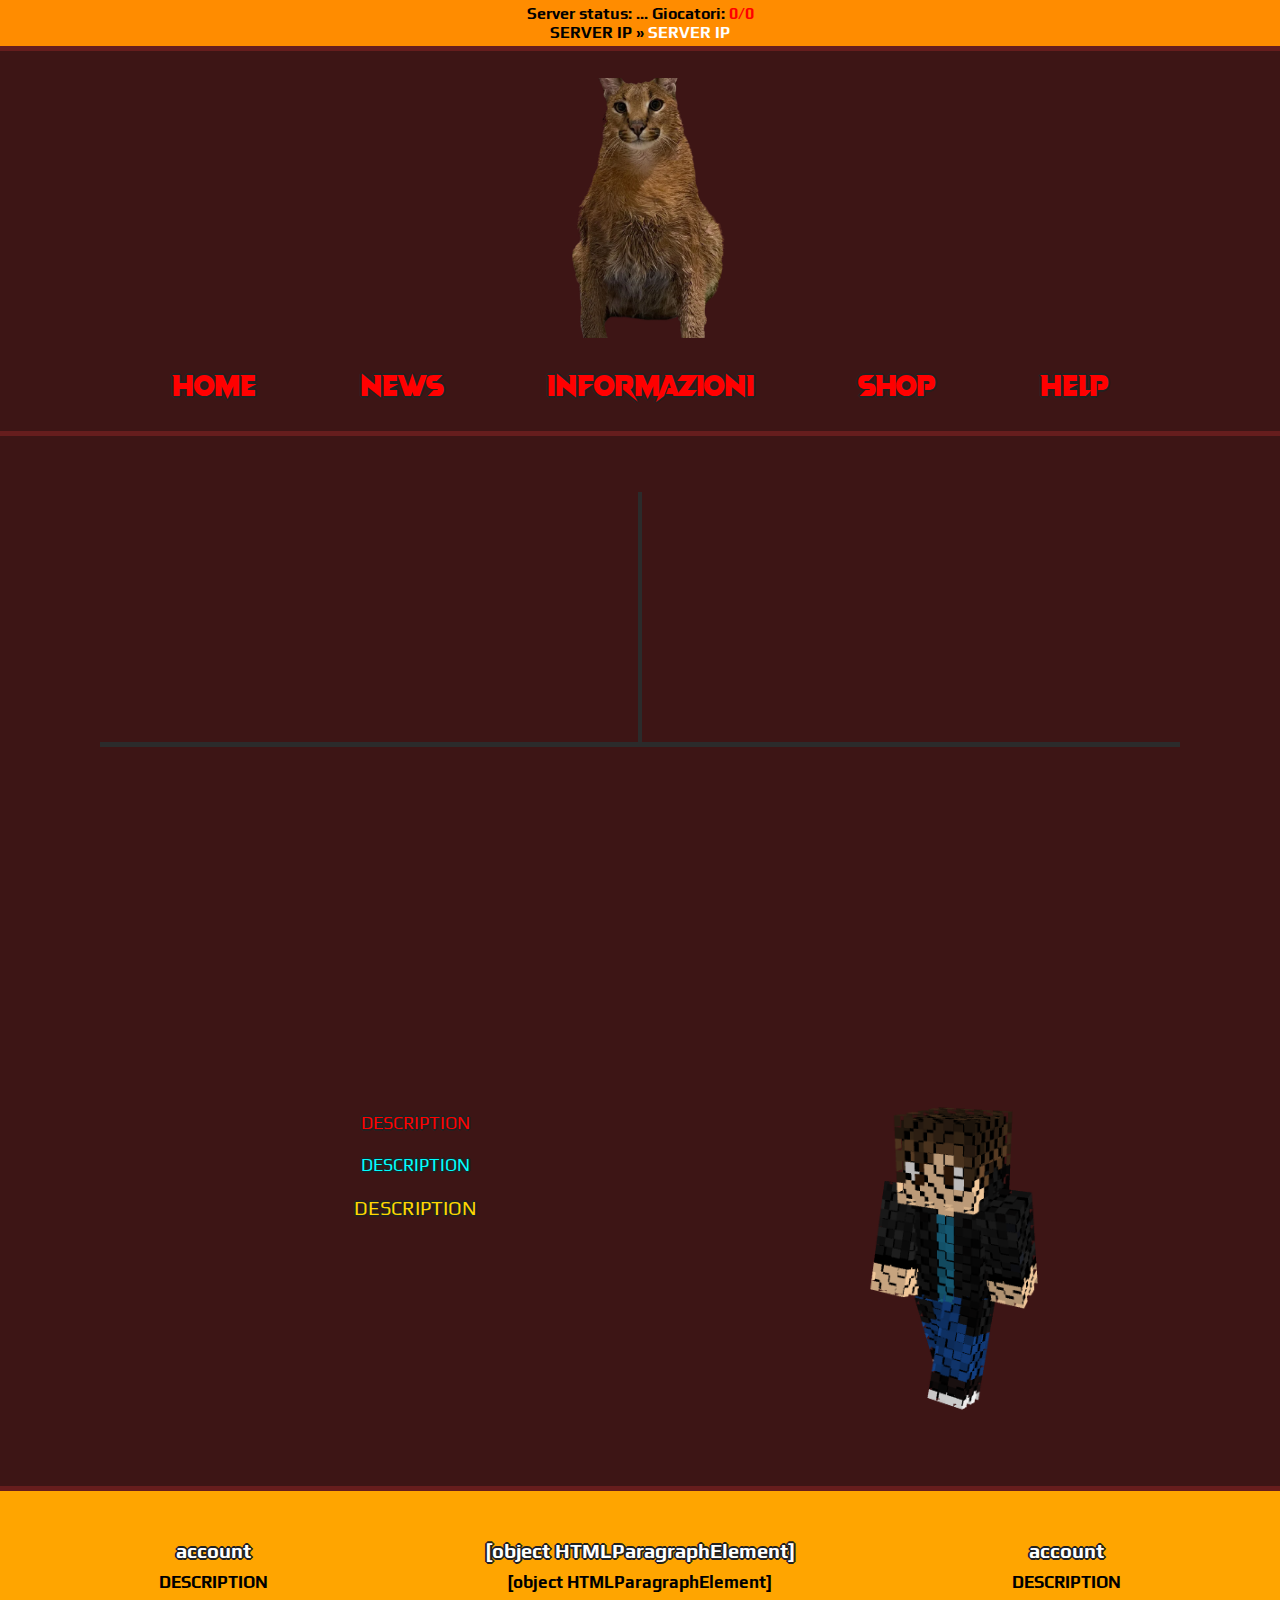
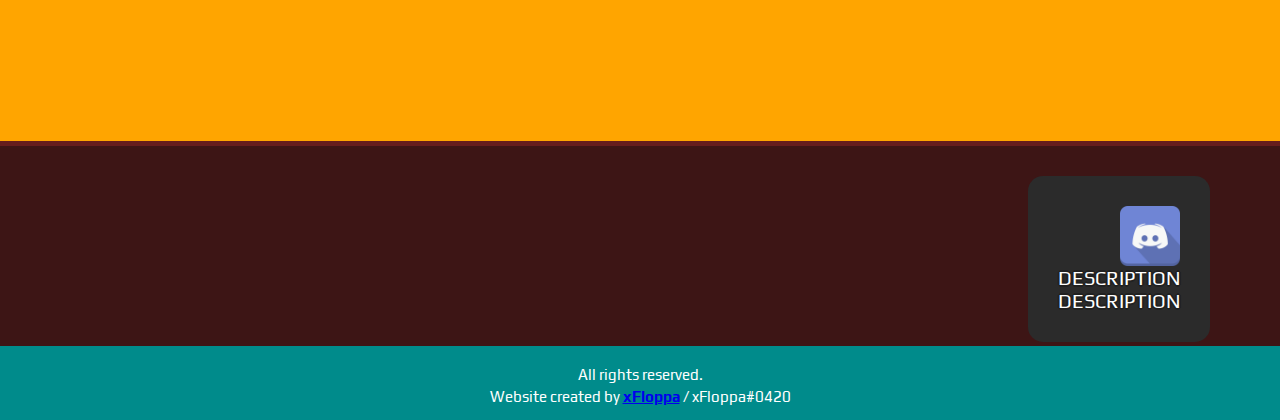
==== index.html @ 79a387f1 "Update index.html" ====
<!DOCTYPE html>
<html lang="en">

<head>
    <meta charset="UTF-8">
    <meta http-equiv="X-UA-Compatible" content="IE=edge">
    <meta name="viewport" content="width=device-width, initial-scale=1.0">
    <link rel="icon" type="image/png" href="favicon-32x32.png" sizes="32x32" />
    <link rel="icon" type="image/png" href="favicon-16x16.png" sizes="16x16" />
    <title>Home</title>

    <link rel="stylesheet" href="css/style.css">
    <link rel="preconnect" href="https://fonts.googleapis.com">
    <link rel="preconnect" href="https://fonts.gstatic.com" crossorigin>
    <link href="https://fonts.googleapis.com/css2?family=Montserrat:wght@500&display=swap" rel="stylesheet">
    <link href="https://fonts.googleapis.com/css2?family=Play&display=swap" rel="stylesheet">
    <script src="https://mcapi.us/scripts/minecraft.min.js"></script>
    <script src="js/core.js"></script>
</head>

<body>
    <div class="container">
        <div class="serverIp" onclick="copyIp()">
            <p>Server status: <span class="serverStatus" id="serverStatus">...</span> Giocatori: <span class="playersOn" id="playersOn">0</span><span class="playersMax">/</span><span class="playersMax" id="playersMax">0</span></p>
            <p>SERVER IP » <span class="serverIpText" id="serverIpText">..</span></p>
            
        </div>
        <div class="bar"></div>

        <div id="bannerTop" class="bannerTop">
            <div class="logo">
                <a href="./index.html"><img src="img/logo.png" alt=""></a>
            </div>
            
                <a href="./index.html"><p id="title"></p></a>
            
        </div>
        <div class="barTwo"></div>
        <div class="clear"></div>
        

        <div class="menu">
            <nav>
                <ul>
                    <li><a href="./index.html">Home</a></li>
                    <li><a href="./news.html">News</a></li>
                    <li><a href="./information.html">Informazioni</a></li>
                    <li><a href="./shop.html">Shop</a></li>
                    <li><a href="./help.html">Help</a></li>
                </ul>
            </nav>
        </div>


        <div class="homeGallery">

            <div class="homeGalleryTwo">

                <div id="image_Gfirst" class="hg1">
                    <p id="text_Gfirst" class="textHGtwo"></p>
                </div>

                <div id="image_Gsecond" class="hg2">
                    <p id="text_Gsecond" class="textHGtwo"></p>
                </div>

            </div>

            <div class="clear"></div>

            <div class="homeGalleryOne">

                <div id="image_Gtrird" class="hg3">
                    <p id="text_Gtrird" class="textHGone"></p>
                </div>

            </div>

        </div>


        <div class="middleSection">
            <div class="bannermiddle">

                <div class="infoServer">
                    <p style="color:red">DESCRIPTION<strong><span id="typeServer"></span></strong></p>
                    <br>
                    <p style="color:aqua;">DESCRIPTION</p>
                    <br>
                    <ul style="list-style-type: disc;">
                        <li style="color:gold">DESCRIPTION</li>
                                   </div></div>


            <div class="infoImage">
                <img src="img/person2.png" alt="">
            </div>

        </div>
        <div class="clear"></div>
        <div class="barTwo"></div>

        <div class="comments">

            <div class="co">
                <img id="firstPlayerImage" src="" alt="">
                <p id="firstPlayerName" class="cotitle">account</p>
                <p id="firstPlayerComment" class="cotext">Description</p>
            </div>

            <div class="co">
                <img id="secondPlayerImage" src="" alt="">
                <p id="secondPlayerName" class="cotitle">account</p>
                <p id="secondPlayerComment" class="cotext">DESCRIPTION</p>
            </div>

            <div class="co">
                <img id="trirdPlayerImage" src="" alt="">
                <p id="trirdPlayerName" class="cotitle">account</p>
                <p id="trirdtPlayerComment" class="cotext">DESCRIPTION</p>
            </div>

        </div>
        <div class="clear"></div>
        <div class="barTwo"></div>
        <div id="bannerSocialImage" class="buttonsSocial">

            <div class="butBox">

                <div class="butIcon">
                    <a id="urlFacebook" href="#"><img src="" alt=""></a>
                </div>

                <div class="butIcon">
                    <a id="urlTwiiter" href="#"><img src="" alt=""></a>
                </div>

                <div class="butIcon">
                    <a id="urlInstagram" href="#"><img src="" alt=""></a>
                </div>

                <div class="butIcon">
                    <a id="urlYoutube" href="#"><img src="" alt=""></a>
                </div>

                <a id="discordInvite" href="#">
                    <div class="butBoxDiscord">

                        <div class="butIconDiscord">
                            <img src="img/social5.png" alt="">
                        </div>

                        <p>DESCRIPTION</p>
                        <p>DESCRIPTION</p>
                    </div>
                </a>
            </div>
        </div>

        <div class="clear"></div>
        <footer>
            <p>All rights reserved.</p>
            <p>Website created by <a href="https://github.com/xFloppa/floppa-site"><strong>xFloppa</strong></a> / xFloppa#0420</p>
        </footer>
    </div>
    </div>

</body>
---- css/style.css ----
* {
    margin: 0;
    padding: 0;
    box-sizing: border-box;
}

html, body {
    height: 100%;
    background-color: #3d1515;
}

.container {
    width: 100%;
}

@font-face {
    font-family: VampireWars;
    src: url(../font/Vampire\ Wars.ttf);
}

.bannerTop {
    background-image: url(../img/loadingOrNot.png);
    width: 100%;
    height: 380px;
    background-repeat: no-repeat;
    background-position: center;
    background-size: cover;
}

.logo {
    padding-top: 3vh;
    display: flex;
    justify-content: center;
}

.logo img {
    height: 260px;
}

.bannerTop a {
    text-decoration: none;
}

.bannerTop p {
    font-size: 60px;
    color: #2b2b2d;
    font-family: VampireWars;
    display: flex;
    justify-content: center;
    margin-top: -173px;
}

.serverIp {
    font-size: 16px;
    font-family: 'Play', sans-serif;
    text-align: center;
    background-color: darkorange;
    padding: 4px;
    color: black;
    font-weight: bolder;
}

.serverStatus {
    font-weight: bold;

}

.playersOn {
    font-weight: bold;
    color: red;
}

.playersMax {
    font-weight: bold;
    color: red;
}

.serverIpText {
    font-weight: bold;
    color: white;
}

.bar {
    height: 5px;
    background-color: rgb(102, 29, 29);
}

.clear {
    clear: both;
}

.menu {
    margin-top: -90px;
}

.menu ul {
    text-align: center;
    padding: 20px;
}

.menu li {
    display: inline;
    padding: 50px;
}

.menu a {
    text-decoration: none;
    font-size: 30px;
    color: rgb(255, 0, 0);
    font-family: VampireWars;
    text-shadow: 2px 0 0 #212121, -2px 0 0 #212121, 0 2px 0 #212121, 0 -2px 0 #212121, 1px 1px #212121, -1px -1px 0 #212121, 1px -1px 0 #212121, -1px 1px 0 #212121;
}

.menu a:hover {
    color: white;
}

.barTwo {
    height: 5px;
    background-color: rgb(102, 29, 29);
}

.homeGallery {
    margin: 50px;
    margin-top: 70px;
    margin-left: 100px;
    margin-right: 100px;
}

.textHGtwo {
    font-size: 30px;
    color: white;
    text-align: end;
    padding-right: 40px;
    padding-top: 190px;
    font-family: VampireWars;
    text-shadow: 2px 0 0 #212121, -2px 0 0 #212121, 0 2px 0 #212121, 0 -2px 0 #212121, 1px 1px #212121, -1px -1px 0 #212121, 1px -1px 0 #212121, -1px 1px 0 #212121;
}

.textHGone {
    font-size: 30px;
    color: white;
    text-align: end;
    padding-right: 40px;
    padding-top: 190px;
    font-family: VampireWars;
    text-shadow: 2px 0 0 #212121, -2px 0 0 #212121, 0 2px 0 #212121, 0 -2px 0 #212121, 1px 1px #212121, -1px -1px 0 #212121, 1px -1px 0 #212121, -1px 1px 0 #212121;
}

.hg1 {
    border-right: #2b2b2b solid 2.5px;
    background-image: url(../img/loadingOrNot.png);
    float: left;
    height: 250px;
    width: 50%;
    background-repeat: no-repeat;
    background-position: center;
    background-size: cover;
    border-top-left-radius: 15px;
}

.hg2 {
    border-left: #2b2b2b solid 2.5px;
    background-image: url(../img/loadingOrNot.png);
    float: right;
    height: 250px;
    width: 50%;
    background-repeat: no-repeat;
    background-position: center;
    background-size: cover;
    border-top-right-radius: 15px;
}

.hg3 {
    border-top: #2b2b2b solid 5px;
    background-image: url(../img/loadingOrNot.png);
    height: 250px;
    background-repeat: no-repeat;
    background-position: center;
    background-size: cover;
    border-bottom-left-radius: 15px;
    border-bottom-right-radius: 15px;
}

.middleSection {
    background-color: #2b2b2b;
    padding-left: 100px;
    padding-right: 100px;
}

.bannermiddle {
    height: 400px;
    padding-top: 40px;
    width: 50%;
    float: left;
    margin-bottom: 40px;
}

.infoServer {
    text-align: center;
    list-style-position: inside;
    border-radius: 15px;
    font-family: 'Play', sans-serif;
    font-size: 18px;
    padding: 30px;
    margin-left: 40vh;
    text-shadow: 2px 0 0 #212121, -2px 0 0 #212121, 0 2px 0 #212121, 0 -2px 0 #212121, 1px 1px #212121, -1px -1px 0 #212121, 1px -1px 0 #212121, -1px 1px 0 #212121;
}

li {
    color: white;
    font-size: 20px;
    font-family: 'Play', sans-serif;
    list-style: none;
    text-shadow: 2px 0 0 #212121, -2px 0 0 #212121, 0 2px 0 #212121, 0 -2px 0 #212121, 1px 1px #212121, -1px -1px 0 #212121, 1px -1px 0 #212121, -1px 1px 0 #212121;
}

.infoImage {
    float: right;
}

.infoImage img {
    background-repeat: no-repeat;
    background-position: center;
    background-size: contain;
    width: 270px;
    margin-right: 40vh;
    margin-top: 40px;
    margin-bottom: 40px;
}

.comments {
    background-color: pink;
}

.co {
    float: left;
    width: 33.33%;
    height: 250px;
    text-align: center;
    padding: 50px;
    padding-top: 30px;
    background-color: orange;
}

.co img {
    width: 80px;
    background-repeat: no-repeat;
    background-position: center;
    background-size: contain;
    border-radius: 50%;
    padding-bottom: 10px;
}

.cotitle {
    color: white;
    font-weight: bold;
    font-size: 20px;
    font-family: 'Play', sans-serif;
    text-shadow: 2px 0 0 #212121, -2px 0 0 #212121, 0 2px 0 #212121, 0 -2px 0 #212121, 1px 1px #212121, -1px -1px 0 #212121, 1px -1px 0 #212121, -1px 1px 0 #212121;
}

.cotext {
    padding-top: 10px;
    color: black;
    font-weight: bold;
    font-size: 17px;
    font-family: 'Play', sans-serif;
}

.buttonsSocial {
    background-image: url(../img/loadingOrNot.png);
    background-repeat: no-repeat;
    background-position: center;
    background-size: auto;
    height: 200px;
}

.butBox {
    padding: 70px;
}

.butIcon {
    float: left;
    margin-right: 80px;
}

.butIcon img {
    width: 64px;
}

.butBoxDiscord {
    margin-top: -30px;
    color: white;
    font-size: 20px;
    font-family: 'Play', sans-serif;
    text-shadow: 2px 0 0 #212121, -2px 0 0 #212121, 0 2px 0 #212121, 0 -2px 0 #212121, 1px 1px #212121, -1px -1px 0 #212121, 1px -1px 0 #212121, -1px 1px 0 #212121;
    background-color: #2b2b2b;
    padding: 30px;
    border-radius: 15px;
    float: right;
}

.butIconDiscord img {
    width: 60px;
    float: right;
}

footer {
    text-align: center;
    background-color: darkcyan;
    color: white;
    font-size: 15px;
    font-family: 'Play', sans-serif;
    padding-top: 15px;
    padding-bottom: 15px;
}

footer p {
    padding-top: 5px;
}

@media screen and (max-width: 1556px) {

    .infoImage img {
        margin-right: 20vh;
    }

    .infoServer {
        margin-left: 20vh;
    }

}

@media screen and (max-width: 1302px) {

    .infoImage img {
        margin-right: 10vh;
    }

    .infoServer {
        margin-left: 10vh;
    }

    .butBoxDiscord {
        margin-top: -40px;
    }

    .butIcon {
        margin-right: 40px;
    }

}

@media screen and (max-width: 1146px) {

    .infoImage img {
        margin-right: 5vh;
    }

    .infoServer {
        margin-left: 5vh;
    }

    .butBoxDiscord {
        margin-top: -30px;
        font-size: 0px;
        background-color: #2b2b2b00;
        float: left;
    }

    .butIcon {
        float: left;
        margin-right: 150px;
    }

}

@media screen and (max-width: 1132px) {

    .butBox {
        padding-top: 70px;
    }

    .butIcon {
        float: none;
        display: inline;
        margin-right: 15%;
    }

    .butBoxDiscord {
        margin-top: -100px;
        font-size: 0px;
        background-color: #2b2b2b00;
        float: none;
    }

}

@media screen and (max-width: 1079px) {

    .butBox {
        padding: 30px;
        padding-top: 70px;
    }

    .butIcon {
        margin-right: 15%;
    }

    .menu li {
        display: inline;
        padding: 20px;
    }

}

@media screen and (max-width: 860px) {

    .homeGallery {
        margin: 0px;
        margin-top: 90px;
        margin-left: 0px;
        margin-right: 0px;
    }

    .textHGtwo {
        font-size: 30px;
        color: white;
        text-align: center;
        padding-right: 40px;
        padding-top: 190px;
        font-family: VampireWars;
        text-shadow: 2px 0 0 #212121, -2px 0 0 #212121, 0 2px 0 #212121, 0 -2px 0 #212121, 1px 1px #212121, -1px -1px 0 #212121, 1px -1px 0 #212121, -1px 1px 0 #212121;
    }
    
    .textHGone {
        font-size: 30px;
        color: white;
        text-align: center;
        padding-right: 40px;
        padding-top: 190px;
        font-family: VampireWars;
        text-shadow: 2px 0 0 #212121, -2px 0 0 #212121, 0 2px 0 #212121, 0 -2px 0 #212121, 1px 1px #212121, -1px -1px 0 #212121, 1px -1px 0 #212121, -1px 1px 0 #212121;
    }
    
    .hg1 {
        border-right: none;
        float: none;
        width: 100%;
        border-top-left-radius: 0px;
    }
    
    .hg2 {
        border-left: none;
        float: none;
        width: 100%;
        border-top-right-radius: 0px;
    }
    
    .hg3 {
        border-top: none;
        border-bottom-left-radius: 0px;
        border-bottom-right-radius: 0px;
    }

    .infoImage img {
        margin-right: 0vh;
    }
}

@media screen and (max-width: 780px) {

    .butIcon {
        margin-right: 13%;
    }

    .infoImage img {
        margin-right: 0vh;
    }

    .infoServer {
        margin-left: 0vh;
    }

    .menu li {
        display: inline;
        padding: 10px;
    }

}

@media screen and (max-width: 757px) {

    .butIcon {
        margin-right: 10%;
    }

    .infoImage {
        float: none;
        display: block;
        margin-left: auto;
        margin-right: auto;
        width: 50%;
    }

    .menu {
        margin-top: -100px;
    }
    
    .menu li {
        display: inline;
        padding: 10px;
    }

    .menu a{
        font-size: 27px;
    }
    
    .bannermiddle {
        width: 100%;
    }

    .comments{
        display: none;
    }

    .butIconDiscord img {
        width: 60px;
        float: right;
        margin-right: -30px;
    }

}


@media screen and (max-width: 560px) {
    .butIcon {
        margin-right: 5%;
    }

    .infoImage {
        float: none;
        display: block;
        margin-left: auto;
        margin-right: auto;
        width: 65%;
    }

}
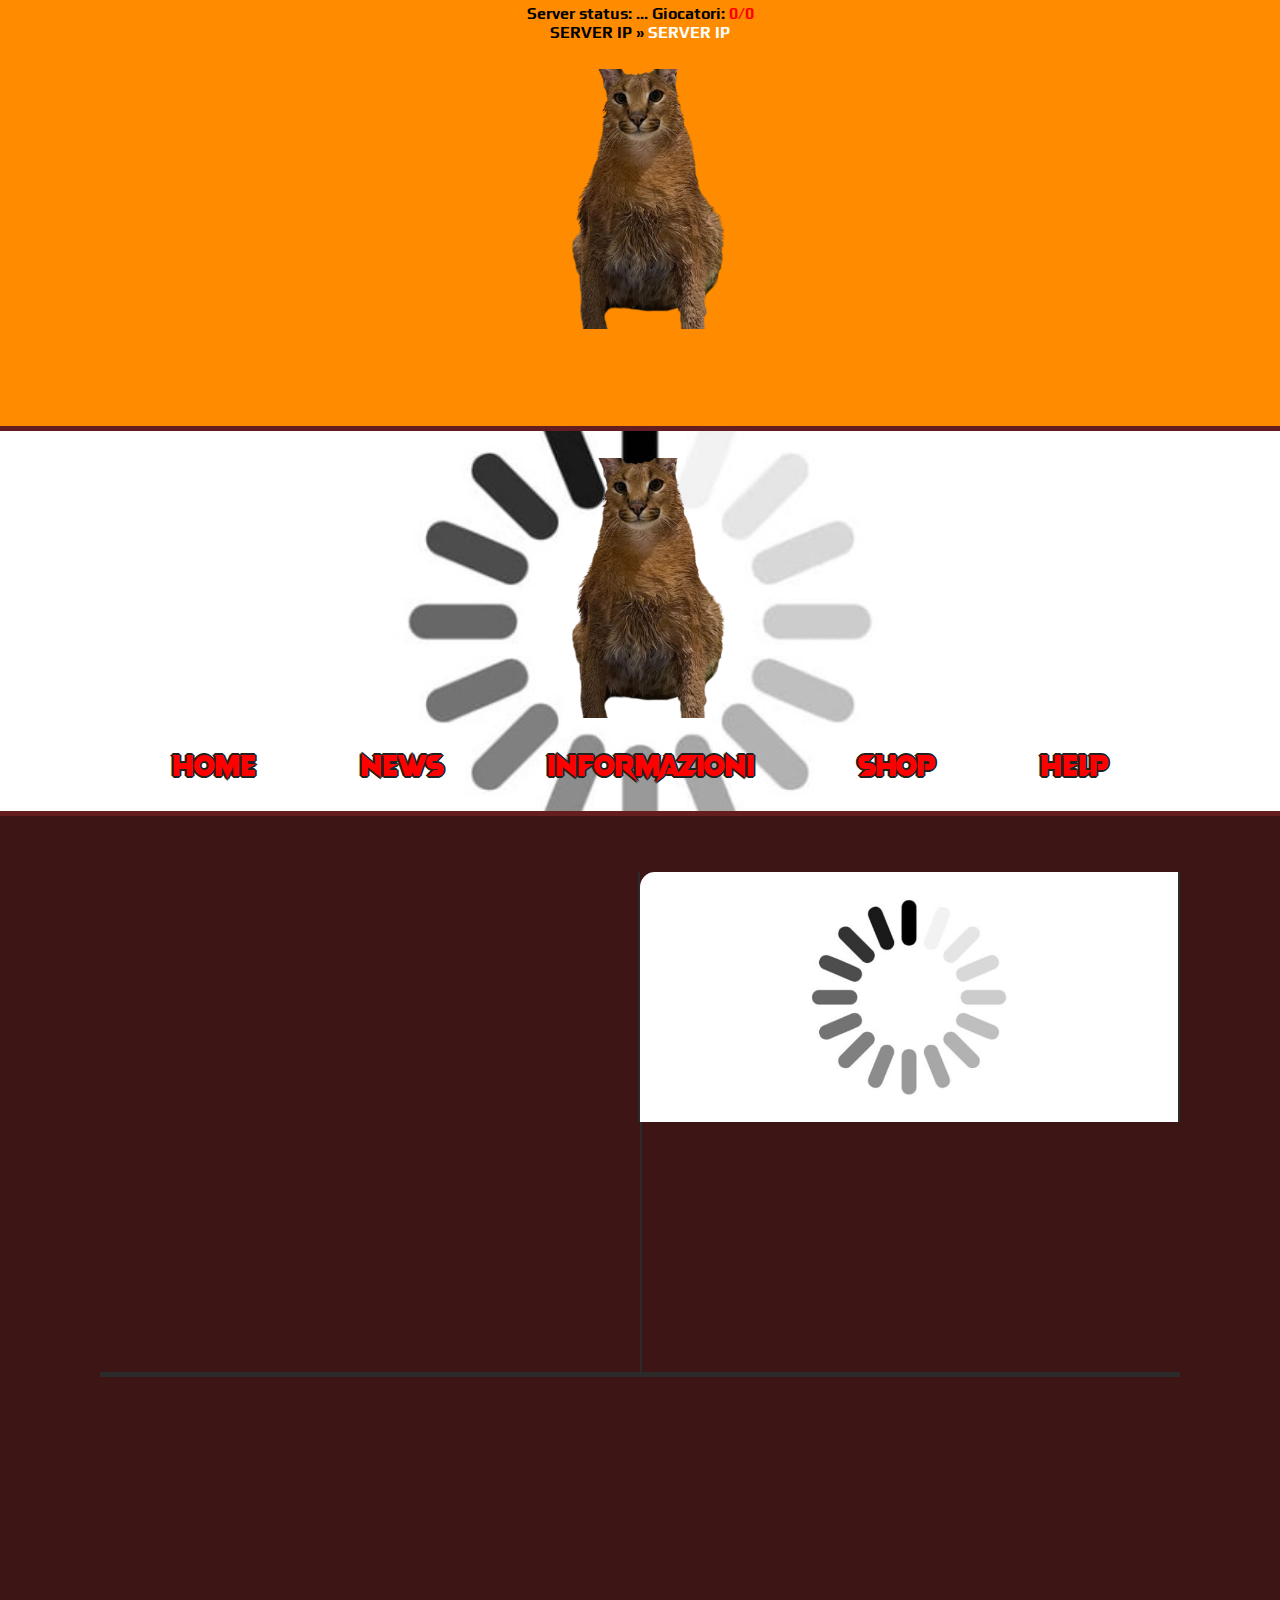
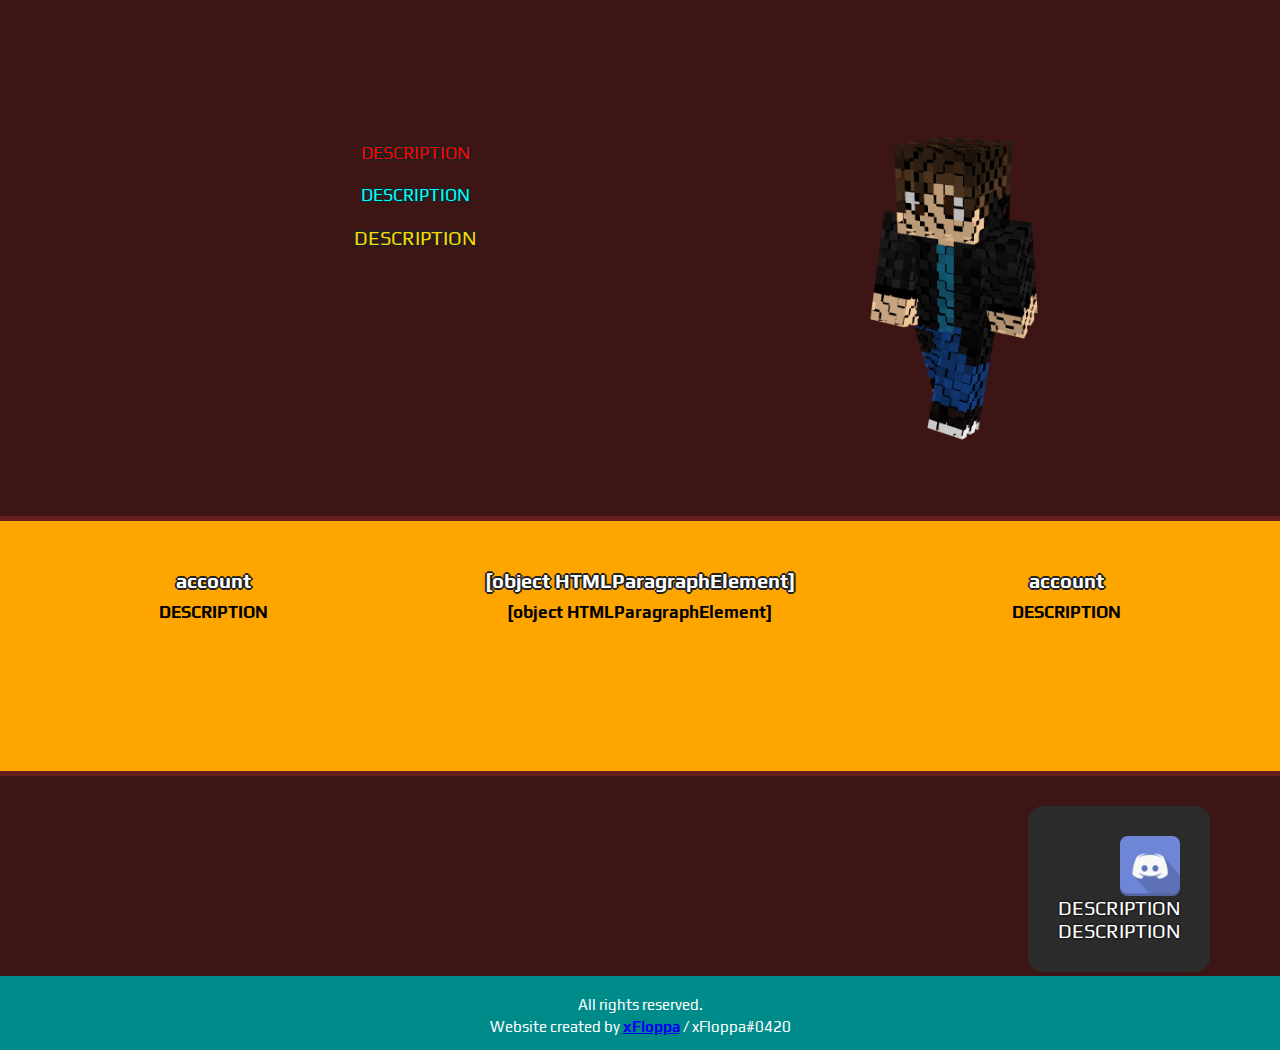
==== commit 4a4f63cb: "Update index.html" ====
--- a/index.html
+++ b/index.html
@@ -23,6 +23,15 @@
         <div class="serverIp" onclick="copyIp()">
             <p>Server status: <span class="serverStatus" id="serverStatus">...</span> Giocatori: <span class="playersOn" id="playersOn">0</span><span class="playersMax">/</span><span class="playersMax" id="playersMax">0</span></p>
             <p>SERVER IP » <span class="serverIpText" id="serverIpText">..</span></p>
+
+<div id="bannerTop" class="bannerTop" style="background-image: url(&quot;https://i.imgur.com/k0MtSCb.png&quot;);">
+            <div class="logo">
+                <a href="./index.html"><img src="img/logo.png" alt=""></a>
+            </div>
+            
+                <a href="./index.html"><p id="title"></p></a>
+            
+        </div>
             
         </div>
         <div class="bar"></div>
@@ -55,6 +64,10 @@
         <div class="homeGallery">
 
             <div class="homeGalleryTwo">
+
+<div id="image_Gfirst" class="hg1" style="background-image: url(&quot;https://i.imgur.com/OkfQb7q.png&quot;);">
+                    <p id="text_Gfirst" class="textHGtwo">KitPvP</p>
+                </div>
 
                 <div id="image_Gfirst" class="hg1">
                     <p id="text_Gfirst" class="textHGtwo"></p>
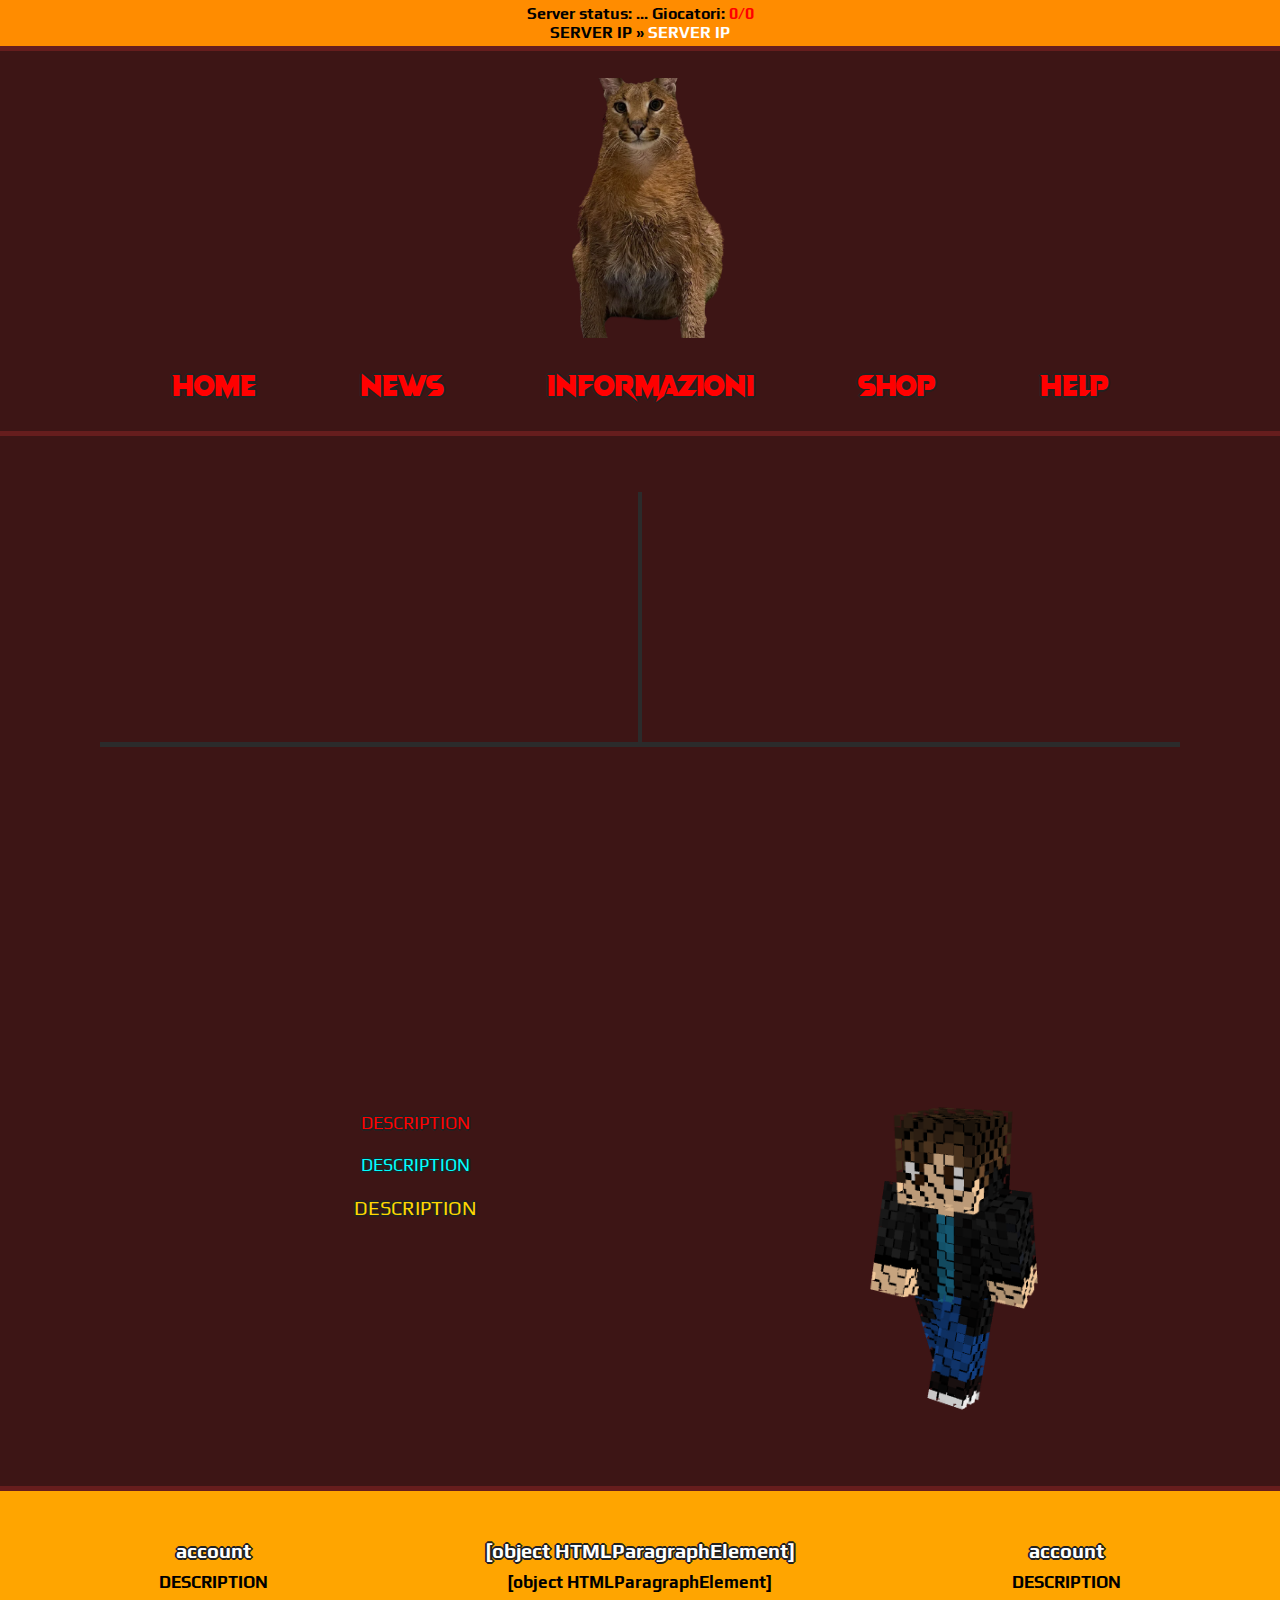
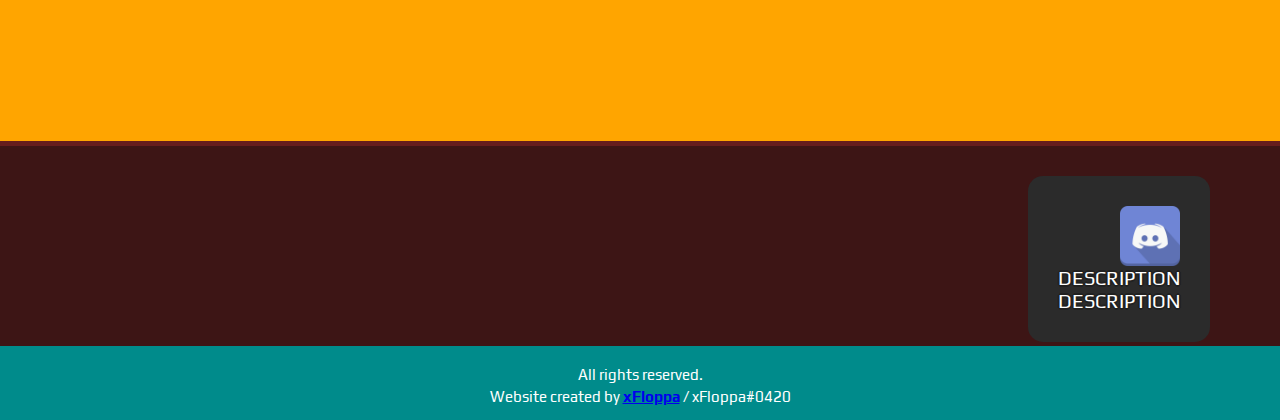
==== commit f1c08ead: "Update index.html" ====
--- a/index.html
+++ b/index.html
@@ -23,13 +23,6 @@
         <div class="serverIp" onclick="copyIp()">
             <p>Server status: <span class="serverStatus" id="serverStatus">...</span> Giocatori: <span class="playersOn" id="playersOn">0</span><span class="playersMax">/</span><span class="playersMax" id="playersMax">0</span></p>
             <p>SERVER IP » <span class="serverIpText" id="serverIpText">..</span></p>
-
-<div id="bannerTop" class="bannerTop" style="background-image: url(&quot;https://i.imgur.com/k0MtSCb.png&quot;);">
-            <div class="logo">
-                <a href="./index.html"><img src="img/logo.png" alt=""></a>
-            </div>
-            
-                <a href="./index.html"><p id="title"></p></a>
             
         </div>
             
@@ -65,9 +58,6 @@
 
             <div class="homeGalleryTwo">
 
-<div id="image_Gfirst" class="hg1" style="background-image: url(&quot;https://i.imgur.com/OkfQb7q.png&quot;);">
-                    <p id="text_Gfirst" class="textHGtwo">KitPvP</p>
-                </div>
 
                 <div id="image_Gfirst" class="hg1">
                     <p id="text_Gfirst" class="textHGtwo"></p>
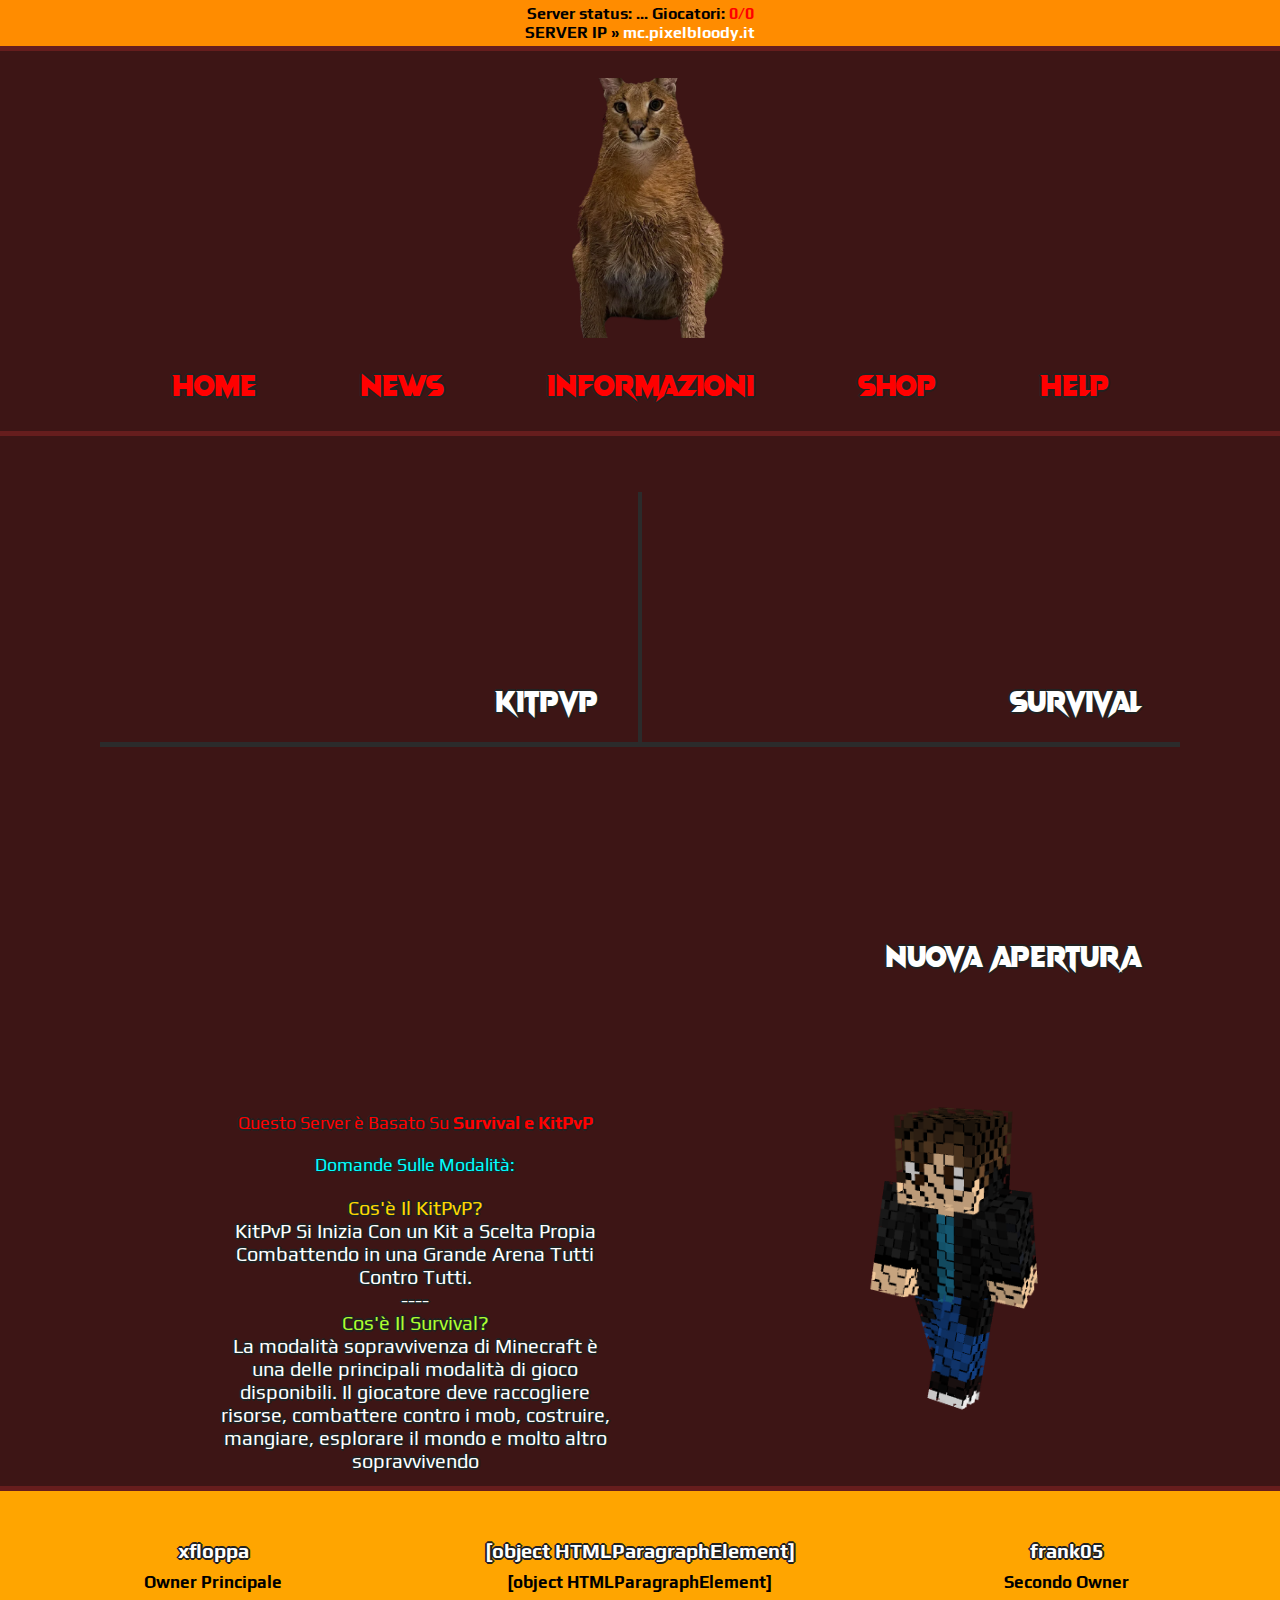
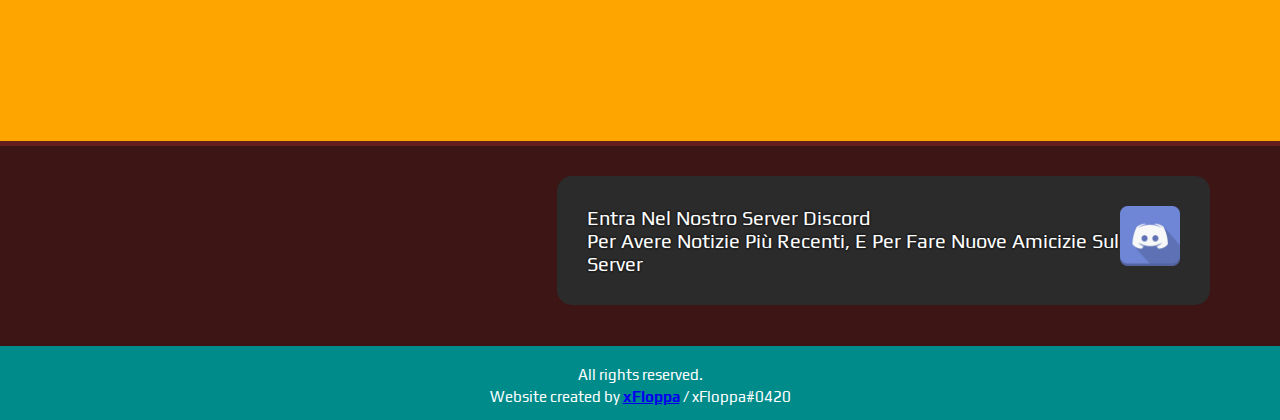
==== commit c368583e: "Floppa-Site" ====
--- a/index.html
+++ b/index.html
@@ -23,8 +23,6 @@
         <div class="serverIp" onclick="copyIp()">
             <p>Server status: <span class="serverStatus" id="serverStatus">...</span> Giocatori: <span class="playersOn" id="playersOn">0</span><span class="playersMax">/</span><span class="playersMax" id="playersMax">0</span></p>
             <p>SERVER IP » <span class="serverIpText" id="serverIpText">..</span></p>
-            
-        </div>
             
         </div>
         <div class="bar"></div>
@@ -58,7 +56,6 @@
 
             <div class="homeGalleryTwo">
 
-
                 <div id="image_Gfirst" class="hg1">
                     <p id="text_Gfirst" class="textHGtwo"></p>
                 </div>
@@ -86,13 +83,20 @@
             <div class="bannermiddle">
 
                 <div class="infoServer">
-                    <p style="color:red">DESCRIPTION<strong><span id="typeServer"></span></strong></p>
+                    <p style="color:red">Questo Server è Basato Su <strong><span id="typeServer"></span></strong></p>
                     <br>
-                    <p style="color:aqua;">DESCRIPTION</p>
+                    <p style="color:aqua;">Domande Sulle Modalità:</p>
                     <br>
                     <ul style="list-style-type: disc;">
-                        <li style="color:gold">DESCRIPTION</li>
-                                   </div></div>
+                        <li style="color:gold">Cos'è Il KitPvP?</li>
+                        <li>KitPvP
+                            Si Inizia Con un Kit a Scelta Propia Combattendo in una Grande Arena Tutti Contro Tutti.</li>
+                        <li>----</li>
+                        <li style="color:greenyellow">Cos'è Il Survival?</li>
+                        <li>La modalità sopravvivenza di Minecraft è una delle principali modalità di gioco disponibili. Il giocatore deve raccogliere risorse, combattere contro i mob, costruire, mangiare, esplorare il mondo e molto altro sopravvivendo</li>
+                </div>
+
+            </div>
 
 
             <div class="infoImage">
@@ -107,20 +111,21 @@
 
             <div class="co">
                 <img id="firstPlayerImage" src="" alt="">
-                <p id="firstPlayerName" class="cotitle">account</p>
-                <p id="firstPlayerComment" class="cotext">Description</p>
+                <p id="firstPlayerName" class="cotitle">xFloppa</p>
+                <p id="firstPlayerComment" class="cotext">Owner Principale Del Server</p>
             </div>
 
             <div class="co">
                 <img id="secondPlayerImage" src="" alt="">
-                <p id="secondPlayerName" class="cotitle">account</p>
-                <p id="secondPlayerComment" class="cotext">DESCRIPTION</p>
+                <p id="secondPlayerName" class="cotitle">Denise</p>
+                <p id="secondPlayerComment" class="cotext">Fun, cute and cool. All my friends are playing here and let's make a clan, best server
+                    ever!</p>
             </div>
 
             <div class="co">
                 <img id="trirdPlayerImage" src="" alt="">
-                <p id="trirdPlayerName" class="cotitle">account</p>
-                <p id="trirdtPlayerComment" class="cotext">DESCRIPTION</p>
+                <p id="trirdPlayerName" class="cotitle">Wolf</p>
+                <p id="trirdtPlayerComment" class="cotext">I will defeat them all, wait for me!</p>
             </div>
 
         </div>
@@ -153,8 +158,8 @@
                             <img src="img/social5.png" alt="">
                         </div>
 
-                        <p>DESCRIPTION</p>
-                        <p>DESCRIPTION</p>
+                        <p>Entra Nel Nostro Server Discord</p>
+                        <p>Per Avere Notizie Più Recenti, E Per Fare Nuove Amicizie Sul Server</p>
                     </div>
                 </a>
             </div>
@@ -168,4 +173,4 @@
     </div>
     </div>
 
-</body>
+</body>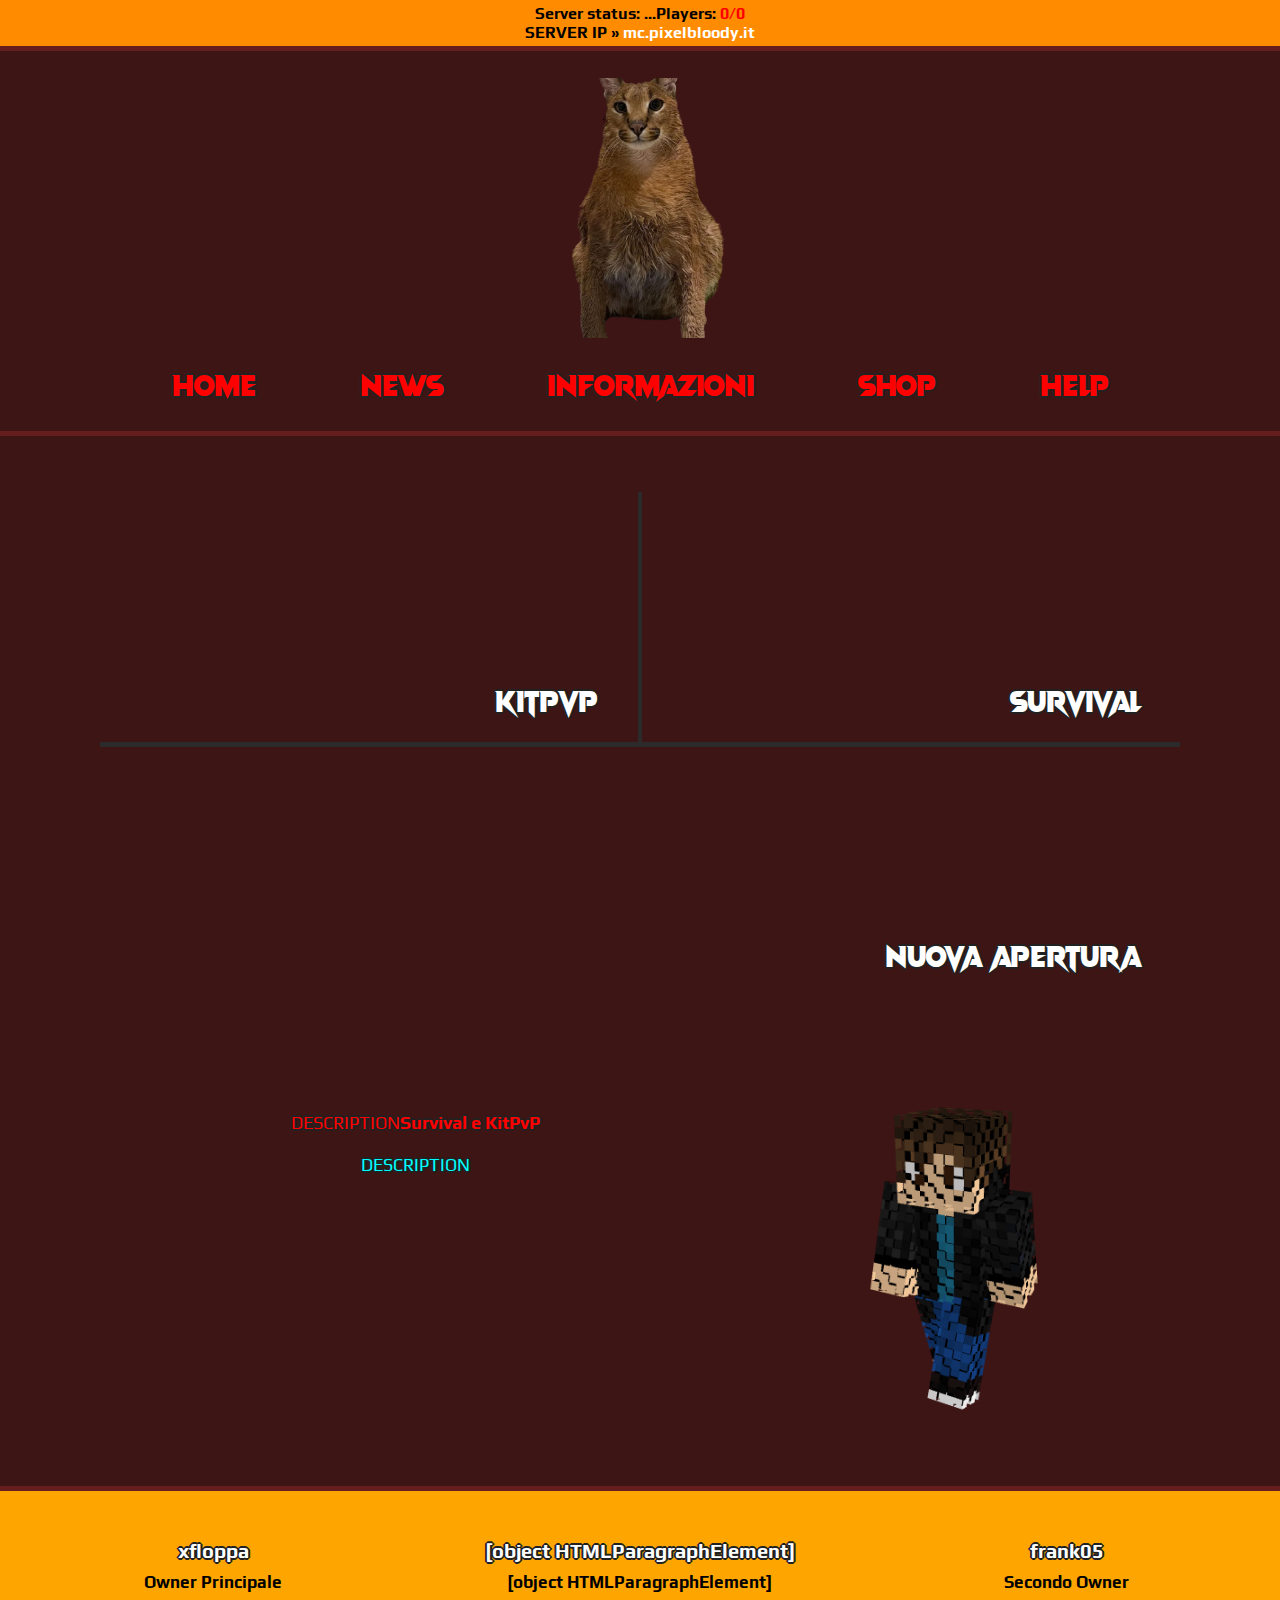
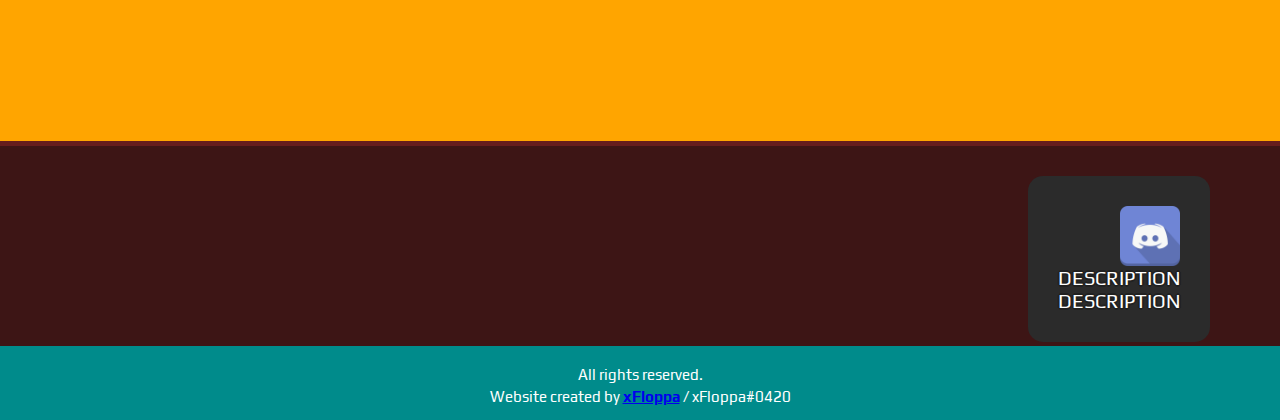
==== commit 4949026f: "Update index.html" ====
--- a/index.html
+++ b/index.html
@@ -21,7 +21,7 @@
 <body>
     <div class="container">
         <div class="serverIp" onclick="copyIp()">
-            <p>Server status: <span class="serverStatus" id="serverStatus">...</span> Giocatori: <span class="playersOn" id="playersOn">0</span><span class="playersMax">/</span><span class="playersMax" id="playersMax">0</span></p>
+            <p>Server status: <span class="serverStatus" id="serverStatus">...</span>Players: <span class="playersOn" id="playersOn">0</span><span class="playersMax">/</span><span class="playersMax" id="playersMax">0</span></p>
             <p>SERVER IP » <span class="serverIpText" id="serverIpText">..</span></p>
             
         </div>
@@ -83,18 +83,11 @@
             <div class="bannermiddle">
 
                 <div class="infoServer">
-                    <p style="color:red">Questo Server è Basato Su <strong><span id="typeServer"></span></strong></p>
+                    <p style="color:red">DESCRIPTION<strong><span id="typeServer"></span></strong></p>
                     <br>
-                    <p style="color:aqua;">Domande Sulle Modalità:</p>
+                    <p style="color:aqua;">DESCRIPTION</p>
                     <br>
-                    <ul style="list-style-type: disc;">
-                        <li style="color:gold">Cos'è Il KitPvP?</li>
-                        <li>KitPvP
-                            Si Inizia Con un Kit a Scelta Propia Combattendo in una Grande Arena Tutti Contro Tutti.</li>
-                        <li>----</li>
-                        <li style="color:greenyellow">Cos'è Il Survival?</li>
-                        <li>La modalità sopravvivenza di Minecraft è una delle principali modalità di gioco disponibili. Il giocatore deve raccogliere risorse, combattere contro i mob, costruire, mangiare, esplorare il mondo e molto altro sopravvivendo</li>
-                </div>
+                   </div>
 
             </div>
 
@@ -111,21 +104,20 @@
 
             <div class="co">
                 <img id="firstPlayerImage" src="" alt="">
-                <p id="firstPlayerName" class="cotitle">xFloppa</p>
-                <p id="firstPlayerComment" class="cotext">Owner Principale Del Server</p>
+                <p id="firstPlayerName" class="cotitle">Account</p>
+                <p id="firstPlayerComment" class="cotext">Description</p>
             </div>
 
             <div class="co">
                 <img id="secondPlayerImage" src="" alt="">
-                <p id="secondPlayerName" class="cotitle">Denise</p>
-                <p id="secondPlayerComment" class="cotext">Fun, cute and cool. All my friends are playing here and let's make a clan, best server
-                    ever!</p>
+                <p id="secondPlayerName" class="cotitle">Account</p>
+                <p id="secondPlayerComment" class="cotext">Description</p>
             </div>
 
             <div class="co">
                 <img id="trirdPlayerImage" src="" alt="">
-                <p id="trirdPlayerName" class="cotitle">Wolf</p>
-                <p id="trirdtPlayerComment" class="cotext">I will defeat them all, wait for me!</p>
+                <p id="trirdPlayerName" class="cotitle">Account</p>
+                <p id="trirdtPlayerComment" class="cotext">Description</p>
             </div>
 
         </div>
@@ -158,8 +150,8 @@
                             <img src="img/social5.png" alt="">
                         </div>
 
-                        <p>Entra Nel Nostro Server Discord</p>
-                        <p>Per Avere Notizie Più Recenti, E Per Fare Nuove Amicizie Sul Server</p>
+                        <p>DESCRIPTION</p>
+                        <p>DESCRIPTION</p>
                     </div>
                 </a>
             </div>
@@ -173,4 +165,4 @@
     </div>
     </div>
 
-</body>+</body>
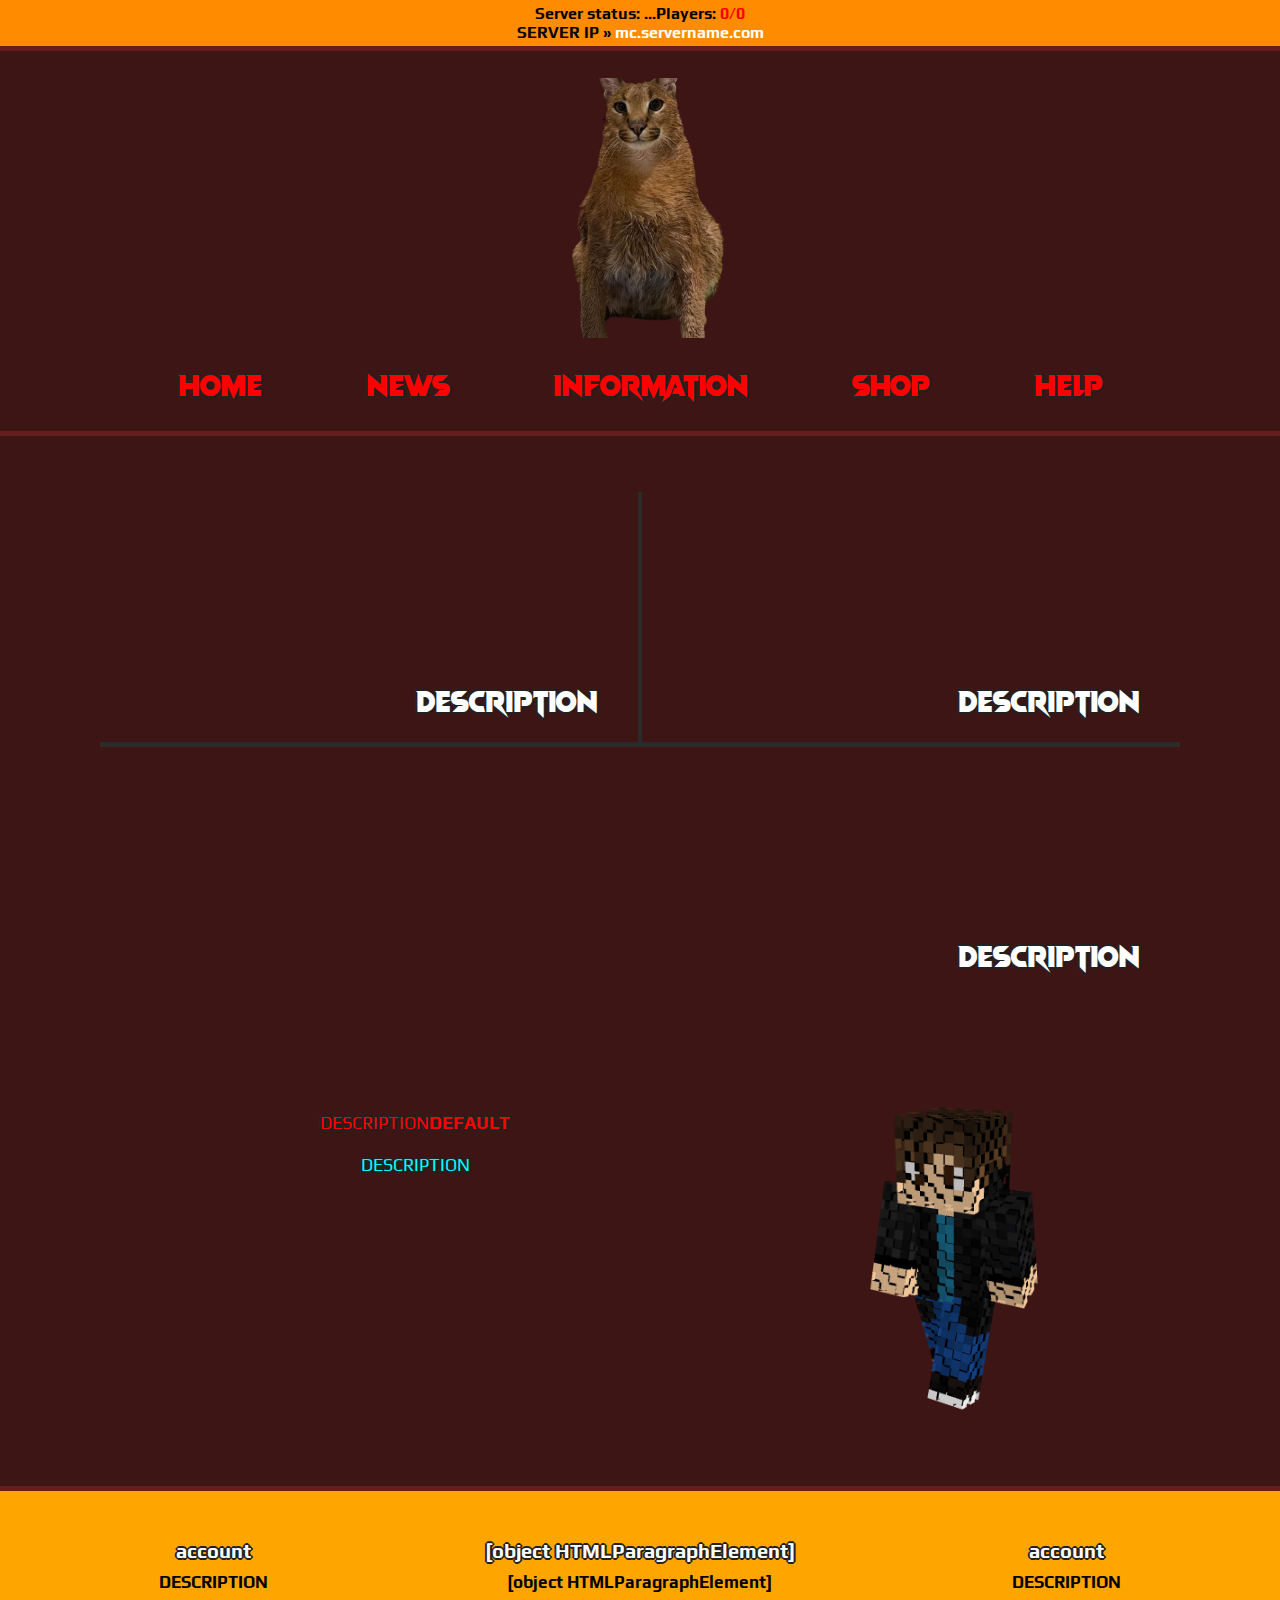
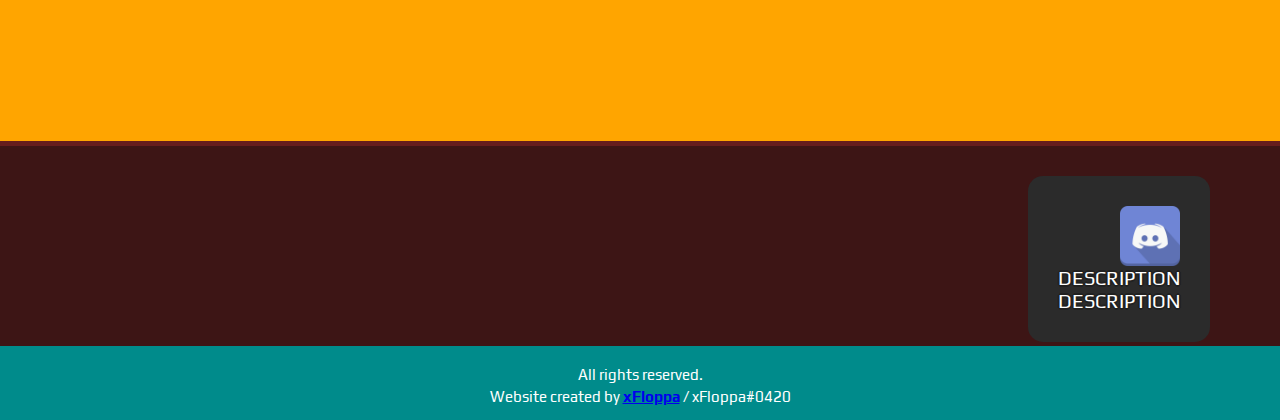
==== commit 9f5c15a4: "Update index.html" ====
--- a/index.html
+++ b/index.html
@@ -44,7 +44,7 @@
                 <ul>
                     <li><a href="./index.html">Home</a></li>
                     <li><a href="./news.html">News</a></li>
-                    <li><a href="./information.html">Informazioni</a></li>
+                    <li><a href="./information.html">Information</a></li>
                     <li><a href="./shop.html">Shop</a></li>
                     <li><a href="./help.html">Help</a></li>
                 </ul>
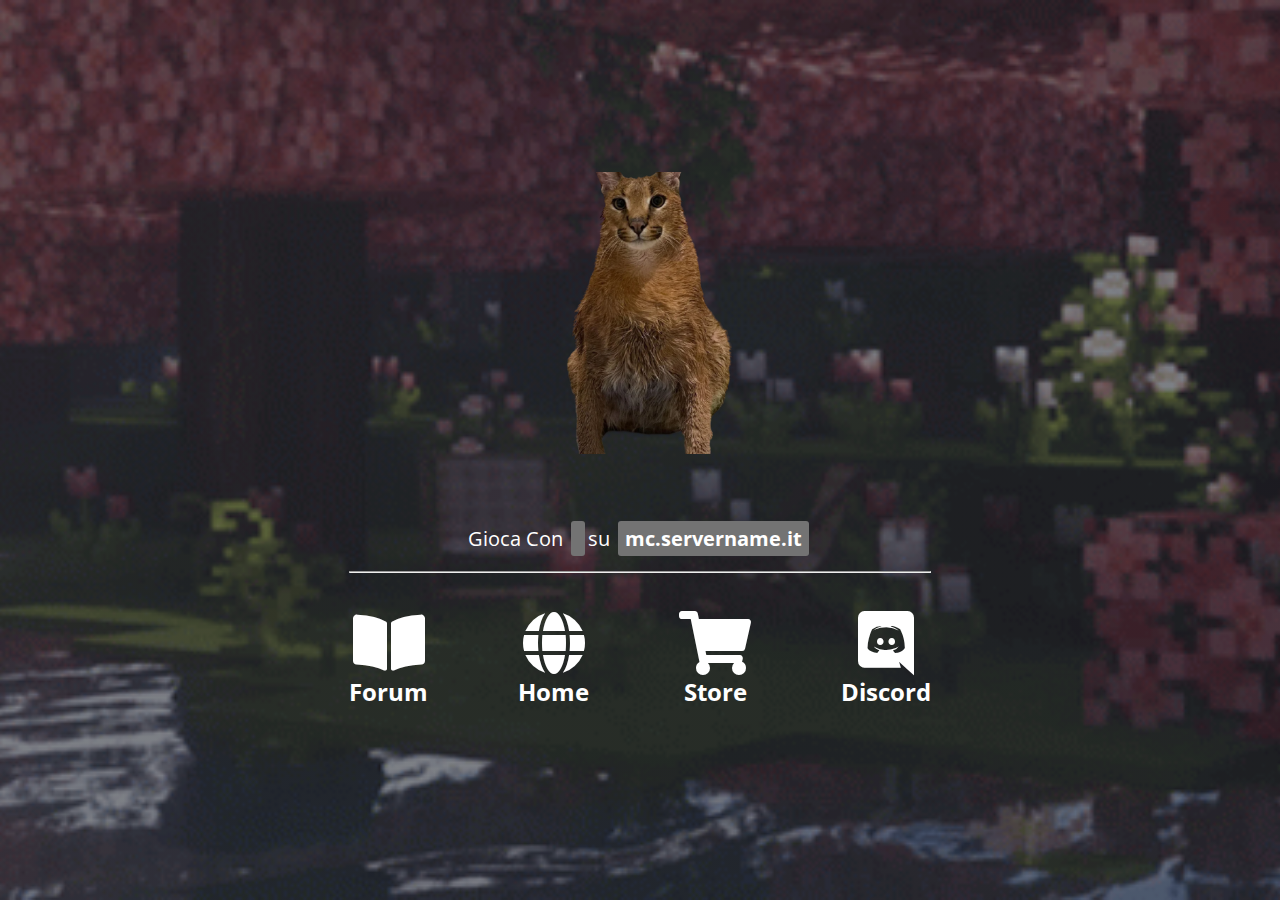
==== commit 527cdcdd: "Rename portal.html to index.html" ====
--- a/index.html
+++ b/index.html
@@ -1,168 +1,67 @@
-<!DOCTYPE html>
-<html lang="en">
-
-<head>
-    <meta charset="UTF-8">
-    <meta http-equiv="X-UA-Compatible" content="IE=edge">
-    <meta name="viewport" content="width=device-width, initial-scale=1.0">
-    <link rel="icon" type="image/png" href="favicon-32x32.png" sizes="32x32" />
-    <link rel="icon" type="image/png" href="favicon-16x16.png" sizes="16x16" />
-    <title>Home</title>
-
-    <link rel="stylesheet" href="css/style.css">
-    <link rel="preconnect" href="https://fonts.googleapis.com">
-    <link rel="preconnect" href="https://fonts.gstatic.com" crossorigin>
-    <link href="https://fonts.googleapis.com/css2?family=Montserrat:wght@500&display=swap" rel="stylesheet">
-    <link href="https://fonts.googleapis.com/css2?family=Play&display=swap" rel="stylesheet">
-    <script src="https://mcapi.us/scripts/minecraft.min.js"></script>
-    <script src="js/core.js"></script>
-</head>
-
-<body>
-    <div class="container">
-        <div class="serverIp" onclick="copyIp()">
-            <p>Server status: <span class="serverStatus" id="serverStatus">...</span>Players: <span class="playersOn" id="playersOn">0</span><span class="playersMax">/</span><span class="playersMax" id="playersMax">0</span></p>
-            <p>SERVER IP » <span class="serverIpText" id="serverIpText">..</span></p>
-            
-        </div>
-        <div class="bar"></div>
-
-        <div id="bannerTop" class="bannerTop">
-            <div class="logo">
-                <a href="./index.html"><img src="img/logo.png" alt=""></a>
-            </div>
-            
-                <a href="./index.html"><p id="title"></p></a>
-            
-        </div>
-        <div class="barTwo"></div>
-        <div class="clear"></div>
-        
-
-        <div class="menu">
-            <nav>
-                <ul>
-                    <li><a href="./index.html">Home</a></li>
-                    <li><a href="./news.html">News</a></li>
-                    <li><a href="./information.html">Information</a></li>
-                    <li><a href="./shop.html">Shop</a></li>
-                    <li><a href="./help.html">Help</a></li>
-                </ul>
-            </nav>
-        </div>
-
-
-        <div class="homeGallery">
-
-            <div class="homeGalleryTwo">
-
-                <div id="image_Gfirst" class="hg1">
-                    <p id="text_Gfirst" class="textHGtwo"></p>
-                </div>
-
-                <div id="image_Gsecond" class="hg2">
-                    <p id="text_Gsecond" class="textHGtwo"></p>
-                </div>
-
-            </div>
-
-            <div class="clear"></div>
-
-            <div class="homeGalleryOne">
-
-                <div id="image_Gtrird" class="hg3">
-                    <p id="text_Gtrird" class="textHGone"></p>
-                </div>
-
-            </div>
-
-        </div>
-
-
-        <div class="middleSection">
-            <div class="bannermiddle">
-
-                <div class="infoServer">
-                    <p style="color:red">DESCRIPTION<strong><span id="typeServer"></span></strong></p>
-                    <br>
-                    <p style="color:aqua;">DESCRIPTION</p>
-                    <br>
-                   </div>
-
-            </div>
-
-
-            <div class="infoImage">
-                <img src="img/person2.png" alt="">
-            </div>
-
-        </div>
-        <div class="clear"></div>
-        <div class="barTwo"></div>
-
-        <div class="comments">
-
-            <div class="co">
-                <img id="firstPlayerImage" src="" alt="">
-                <p id="firstPlayerName" class="cotitle">Account</p>
-                <p id="firstPlayerComment" class="cotext">Description</p>
-            </div>
-
-            <div class="co">
-                <img id="secondPlayerImage" src="" alt="">
-                <p id="secondPlayerName" class="cotitle">Account</p>
-                <p id="secondPlayerComment" class="cotext">Description</p>
-            </div>
-
-            <div class="co">
-                <img id="trirdPlayerImage" src="" alt="">
-                <p id="trirdPlayerName" class="cotitle">Account</p>
-                <p id="trirdtPlayerComment" class="cotext">Description</p>
-            </div>
-
-        </div>
-        <div class="clear"></div>
-        <div class="barTwo"></div>
-        <div id="bannerSocialImage" class="buttonsSocial">
-
-            <div class="butBox">
-
-                <div class="butIcon">
-                    <a id="urlFacebook" href="#"><img src="" alt=""></a>
-                </div>
-
-                <div class="butIcon">
-                    <a id="urlTwiiter" href="#"><img src="" alt=""></a>
-                </div>
-
-                <div class="butIcon">
-                    <a id="urlInstagram" href="#"><img src="" alt=""></a>
-                </div>
-
-                <div class="butIcon">
-                    <a id="urlYoutube" href="#"><img src="" alt=""></a>
-                </div>
-
-                <a id="discordInvite" href="#">
-                    <div class="butBoxDiscord">
-
-                        <div class="butIconDiscord">
-                            <img src="img/social5.png" alt="">
-                        </div>
-
-                        <p>DESCRIPTION</p>
-                        <p>DESCRIPTION</p>
-                    </div>
-                </a>
-            </div>
-        </div>
-
-        <div class="clear"></div>
-        <footer>
-            <p>All rights reserved.</p>
-            <p>Website created by <a href="https://github.com/xFloppa/floppa-site"><strong>xFloppa</strong></a> / xFloppa#0420</p>
-        </footer>
-    </div>
-    </div>
-
-</body>
+<!--
+#    WEBSITE BY xFLOPPA
+#     
+#
+# FLOPPONE <3
+-->
+
+<!DOCTYPE html>
+<html>
+<head>
+	<title>TITLE SERVER</title>
+
+	<meta name="viewport" content="width=device-width, initial-scale=1.0">
+	<meta charset="utf-8">
+	<link rel="preconnect" href="https://fonts.googleapis.com">
+	<link rel="preconnect" href="https://fonts.gstatic.com" crossorigin>
+	<link href="https://fonts.googleapis.com/css2?family=Open+Sans:wght@400;700&display=swap" rel="stylesheet">
+	<link rel="stylesheet" href="css/stylesheet.css">
+	<link rel="stylesheet" href="fontawesome/css/all.min.css">
+</head>
+<body>
+	<div class="container">
+	  <div class="snow">
+		<div class="logo">
+			<img src="img/logo.png" alt="MyServer logo">
+		</div>
+
+
+		<div class="playercount">
+			<p>Gioca Con <span class="sip" data-ip="mc.servername.it" data-port="25565">
+			</span> su <span class="ip">mc.servername.it</span></p>
+		</div>
+		<hr>
+
+		<div class="items">
+			<a href="#" class="item forum"> <i class="fa fa-book-open fa-4x" alt="Forum icon" style="color:#ffffff"></i>
+				<div>
+					<p class="title">Forum</p>
+				</div>
+			</a>
+			
+			<a href="./index.html" class="item Home"> <i class="fa fa-globe fa-4x" alt="Home icon" style="color:#ffffff"></i>
+				<div>
+					<p class="title">Home</p>
+				</div>
+			</a>
+
+			<a href="./shop.html" class="item store"> <i class="fa fa-shopping-cart fa-4x" alt="Store icon" style="color:#ffffff"></i>
+				<div>
+					<p class="title">Store</p>
+				</div>
+			</a>
+			
+			<a href="https://discord.gg/4dueWkUKjJ" class="item forums"> <i class="fab fa-discord fa-4x" alt="Discord icon" style="color:#ffffff"></i>
+				<div>
+					<p class="title">Discord</p>
+				</div>
+			</a>
+
+		</div>
+	</div>
+
+	<script src="https://ajax.googleapis.com/ajax/libs/jquery/3.6.0/jquery.min.js"></script>
+	<script src="js/firefly.js" type="text/javascript"></script>
+	<script src="js/main.js" type="text/javascript"></script>
+</body>
+</html>
--- a/css/stylesheet.css
+++ b/css/stylesheet.css
@@ -0,0 +1,215 @@
+* {
+	box-sizing: border-box;
+}
+
+body {
+	background: linear-gradient(rgba(20, 26, 35,0.55),rgba(20, 26, 35, 0.55)),
+				url("../img/background.gif") no-repeat center center fixed;
+	background-size: cover;
+	font-family: "Open Sans", Helvetica;
+	margin: 0;
+	position: relative;
+}
+
+html, body {
+	width: 100vw;
+	height: 100vh;
+	overflow-x: hidden;
+	display: -webkit-box;
+	display: -ms-flexbox;
+	display: flex;
+	-webkit-box-pack: center;
+	    -ms-flex-pack: center;
+	        justify-content: center;
+	-webkit-box-align: center;
+	    -ms-flex-align: center;
+	        align-items: center;
+}
+
+a {
+	text-decoration: none;
+}
+
+p {
+	margin: 0;
+	padding: 3px;
+}
+
+.container {
+	text-align: center;
+}
+
+.logo img {
+	width: 225px; /* Change image size for mobile */
+	-webkit-animation-name: logo;
+	        animation-name: logo;
+	-webkit-animation-duration: 5s;
+	        animation-duration: 5s;
+	-webkit-animation-iteration-count: infinite;
+	        animation-iteration-count: infinite;
+	-webkit-animation-timing-function: ease-in-out;
+	        animation-timing-function: ease-in-out;
+}
+
+
+@-webkit-keyframes logo {
+	0% {
+		-webkit-transform: scale(1);
+		        transform: scale(1);
+	}
+	50% {
+		-webkit-transform: scale(1.07);
+		        transform: scale(1.07);
+	}
+	100% {
+		-webkit-transform: scale(1);
+		        transform: scale(1);
+	}
+}
+
+@keyframes logo {
+	0% {
+		-webkit-transform: scale(1);
+		        transform: scale(1);
+	}
+	50% {
+		-webkit-transform: scale(1.07);
+		        transform: scale(1.07);
+	}
+	100% {
+		-webkit-transform: scale(1);
+		        transform: scale(1);
+	}
+}
+
+.playercount {
+	display: inline-block;
+	margin: 20px 15px 0 15px;
+	padding: 2px 0;
+	background-color: transparent;
+	font-size: 1em;
+	color: white;
+	text-align: center;
+	border-radius: 2px 0 2px 0;
+	border-color: #ffffff;
+	line-height: 27px;
+}
+
+.playercount > p > span {
+	font-weight: bold;
+	padding: 1px 4px;
+	border-radius: 3px;
+	background: #737373;
+	margin: 0 3px;
+}
+
+.extrapad {
+	padding: 0;
+}
+
+.ip {
+	cursor: pointer;
+}
+
+.items {
+	display: -webkit-box;
+	display: -ms-flexbox;
+	display: flex;
+	-ms-flex-pack: distribute;
+	    justify-content: space-around;
+	-ms-flex-preferred-size: 100px;
+	    flex-basis: 100px;
+	padding: 18px 0 10px 0;
+
+}
+
+.item img {
+	-webkit-transition: all 0.2s ease;
+	-o-transition: all 0.2s ease;
+	transition: all 0.2s ease;
+	margin-bottom: 7px;
+}
+
+.item img:hover {
+	-webkit-transform:scale(1.1);
+	    -ms-transform:scale(1.1);
+	        transform:scale(1.1);
+}
+
+.img {
+	width: 80%;
+}
+
+.title {
+	font-weight: bold;
+	font-size: 17px;
+	color: white;
+}
+
+.subtitle {
+	color: #ffffff;
+	font-size: 15px;
+}
+
+.title,
+.subtitle {
+	margin: 0;
+	padding: 0;
+}
+
+
+@media {
+
+	.playercount {
+		margin-top: 30px;
+		padding: 5px;
+	}
+
+	.playercount > p > span {
+		padding: 2px 7px;
+	}
+}
+
+@media(min-width: 1250px) {
+	.title {
+		font-size: 24px;
+	}
+
+	.subtitle {
+		font-size: 15px;
+	}
+
+	.logo {
+		margin-bottom: 25px;
+	}
+	.img {
+		width: 100%;
+	}
+	.items {
+		padding: 30px 0 20px 0;
+	}
+	.playercount {
+		font-size: 1.22em;
+		padding: 8px;
+	}
+
+	.extrapad {
+		padding: 0 42.5px;
+	}
+
+	.playercount > p > span {
+		padding: 4px 7px;
+	}
+}
+
+@media(min-width: 1000px) {
+	.items {
+		-webkit-box-pack: center;
+		    -ms-flex-pack: center;
+		        justify-content: center;
+	}
+
+	.item:not(:first-child) {
+		margin-left: 90px;
+	}
+}
--- a/fontawesome/css/all.min.css
+++ b/fontawesome/css/all.min.css
@@ -0,0 +1,5 @@
+/*!
+ * Font Awesome Free 5.15.3 by @fontawesome - https://fontawesome.com
+ * License - https://fontawesome.com/license/free (Icons: CC BY 4.0, Fonts: SIL OFL 1.1, Code: MIT License)
+ */
+.fa,.fab,.fad,.fal,.far,.fas{-moz-osx-font-smoothing:grayscale;-webkit-font-smoothing:antialiased;display:inline-block;font-style:normal;font-variant:normal;text-rendering:auto;line-height:1}.fa-lg{font-size:1.33333em;line-height:.75em;vertical-align:-.0667em}.fa-xs{font-size:.75em}.fa-sm{font-size:.875em}.fa-1x{font-size:1em}.fa-2x{font-size:2em}.fa-3x{font-size:3em}.fa-4x{font-size:4em}.fa-5x{font-size:5em}.fa-6x{font-size:6em}.fa-7x{font-size:7em}.fa-8x{font-size:8em}.fa-9x{font-size:9em}.fa-10x{font-size:10em}.fa-fw{text-align:center;width:1.25em}.fa-ul{list-style-type:none;margin-left:2.5em;padding-left:0}.fa-ul>li{position:relative}.fa-li{left:-2em;position:absolute;text-align:center;width:2em;line-height:inherit}.fa-border{border:.08em solid #eee;border-radius:.1em;padding:.2em .25em .15em}.fa-pull-left{float:left}.fa-pull-right{float:right}.fa.fa-pull-left,.fab.fa-pull-left,.fal.fa-pull-left,.far.fa-pull-left,.fas.fa-pull-left{margin-right:.3em}.fa.fa-pull-right,.fab.fa-pull-right,.fal.fa-pull-right,.far.fa-pull-right,.fas.fa-pull-right{margin-left:.3em}.fa-spin{-webkit-animation:fa-spin 2s linear infinite;animation:fa-spin 2s linear infinite}.fa-pulse{-webkit-animation:fa-spin 1s steps(8) infinite;animation:fa-spin 1s steps(8) infinite}@-webkit-keyframes fa-spin{0%{-webkit-transform:rotate(0deg);transform:rotate(0deg)}to{-webkit-transform:rotate(1turn);transform:rotate(1turn)}}@keyframes fa-spin{0%{-webkit-transform:rotate(0deg);transform:rotate(0deg)}to{-webkit-transform:rotate(1turn);transform:rotate(1turn)}}.fa-rotate-90{-ms-filter:"progid:DXImageTransform.Microsoft.BasicImage(rotation=1)";-webkit-transform:rotate(90deg);transform:rotate(90deg)}.fa-rotate-180{-ms-filter:"progid:DXImageTransform.Microsoft.BasicImage(rotation=2)";-webkit-transform:rotate(180deg);transform:rotate(180deg)}.fa-rotate-270{-ms-filter:"progid:DXImageTransform.Microsoft.BasicImage(rotation=3)";-webkit-transform:rotate(270deg);transform:rotate(270deg)}.fa-flip-horizontal{-ms-filter:"progid:DXImageTransform.Microsoft.BasicImage(rotation=0, mirror=1)";-webkit-transform:scaleX(-1);transform:scaleX(-1)}.fa-flip-vertical{-webkit-transform:scaleY(-1);transform:scaleY(-1)}.fa-flip-both,.fa-flip-horizontal.fa-flip-vertical,.fa-flip-vertical{-ms-filter:"progid:DXImageTransform.Microsoft.BasicImage(rotation=2, mirror=1)"}.fa-flip-both,.fa-flip-horizontal.fa-flip-vertical{-webkit-transform:scale(-1);transform:scale(-1)}:root .fa-flip-both,:root .fa-flip-horizontal,:root .fa-flip-vertical,:root .fa-rotate-90,:root .fa-rotate-180,:root .fa-rotate-270{-webkit-filter:none;filter:none}.fa-stack{display:inline-block;height:2em;line-height:2em;position:relative;vertical-align:middle;width:2.5em}.fa-stack-1x,.fa-stack-2x{left:0;position:absolute;text-align:center;width:100%}.fa-stack-1x{line-height:inherit}.fa-stack-2x{font-size:2em}.fa-inverse{color:#fff}.fa-500px:before{content:"\f26e"}.fa-accessible-icon:before{content:"\f368"}.fa-accusoft:before{content:"\f369"}.fa-acquisitions-incorporated:before{content:"\f6af"}.fa-ad:before{content:"\f641"}.fa-address-book:before{content:"\f2b9"}.fa-address-card:before{content:"\f2bb"}.fa-adjust:before{content:"\f042"}.fa-adn:before{content:"\f170"}.fa-adversal:before{content:"\f36a"}.fa-affiliatetheme:before{content:"\f36b"}.fa-air-freshener:before{content:"\f5d0"}.fa-airbnb:before{content:"\f834"}.fa-algolia:before{content:"\f36c"}.fa-align-center:before{content:"\f037"}.fa-align-justify:before{content:"\f039"}.fa-align-left:before{content:"\f036"}.fa-align-right:before{content:"\f038"}.fa-alipay:before{content:"\f642"}.fa-allergies:before{content:"\f461"}.fa-amazon:before{content:"\f270"}.fa-amazon-pay:before{content:"\f42c"}.fa-ambulance:before{content:"\f0f9"}.fa-american-sign-language-interpreting:before{content:"\f2a3"}.fa-amilia:before{content:"\f36d"}.fa-anchor:before{content:"\f13d"}.fa-android:before{content:"\f17b"}.fa-angellist:before{content:"\f209"}.fa-angle-double-down:before{content:"\f103"}.fa-angle-double-left:before{content:"\f100"}.fa-angle-double-right:before{content:"\f101"}.fa-angle-double-up:before{content:"\f102"}.fa-angle-down:before{content:"\f107"}.fa-angle-left:before{content:"\f104"}.fa-angle-right:before{content:"\f105"}.fa-angle-up:before{content:"\f106"}.fa-angry:before{content:"\f556"}.fa-angrycreative:before{content:"\f36e"}.fa-angular:before{content:"\f420"}.fa-ankh:before{content:"\f644"}.fa-app-store:before{content:"\f36f"}.fa-app-store-ios:before{content:"\f370"}.fa-apper:before{content:"\f371"}.fa-apple:before{content:"\f179"}.fa-apple-alt:before{content:"\f5d1"}.fa-apple-pay:before{content:"\f415"}.fa-archive:before{content:"\f187"}.fa-archway:before{content:"\f557"}.fa-arrow-alt-circle-down:before{content:"\f358"}.fa-arrow-alt-circle-left:before{content:"\f359"}.fa-arrow-alt-circle-right:before{content:"\f35a"}.fa-arrow-alt-circle-up:before{content:"\f35b"}.fa-arrow-circle-down:before{content:"\f0ab"}.fa-arrow-circle-left:before{content:"\f0a8"}.fa-arrow-circle-right:before{content:"\f0a9"}.fa-arrow-circle-up:before{content:"\f0aa"}.fa-arrow-down:before{content:"\f063"}.fa-arrow-left:before{content:"\f060"}.fa-arrow-right:before{content:"\f061"}.fa-arrow-up:before{content:"\f062"}.fa-arrows-alt:before{content:"\f0b2"}.fa-arrows-alt-h:before{content:"\f337"}.fa-arrows-alt-v:before{content:"\f338"}.fa-artstation:before{content:"\f77a"}.fa-assistive-listening-systems:before{content:"\f2a2"}.fa-asterisk:before{content:"\f069"}.fa-asymmetrik:before{content:"\f372"}.fa-at:before{content:"\f1fa"}.fa-atlas:before{content:"\f558"}.fa-atlassian:before{content:"\f77b"}.fa-atom:before{content:"\f5d2"}.fa-audible:before{content:"\f373"}.fa-audio-description:before{content:"\f29e"}.fa-autoprefixer:before{content:"\f41c"}.fa-avianex:before{content:"\f374"}.fa-aviato:before{content:"\f421"}.fa-award:before{content:"\f559"}.fa-aws:before{content:"\f375"}.fa-baby:before{content:"\f77c"}.fa-baby-carriage:before{content:"\f77d"}.fa-backspace:before{content:"\f55a"}.fa-backward:before{content:"\f04a"}.fa-bacon:before{content:"\f7e5"}.fa-bacteria:before{content:"\e059"}.fa-bacterium:before{content:"\e05a"}.fa-bahai:before{content:"\f666"}.fa-balance-scale:before{content:"\f24e"}.fa-balance-scale-left:before{content:"\f515"}.fa-balance-scale-right:before{content:"\f516"}.fa-ban:before{content:"\f05e"}.fa-band-aid:before{content:"\f462"}.fa-bandcamp:before{content:"\f2d5"}.fa-barcode:before{content:"\f02a"}.fa-bars:before{content:"\f0c9"}.fa-baseball-ball:before{content:"\f433"}.fa-basketball-ball:before{content:"\f434"}.fa-bath:before{content:"\f2cd"}.fa-battery-empty:before{content:"\f244"}.fa-battery-full:before{content:"\f240"}.fa-battery-half:before{content:"\f242"}.fa-battery-quarter:before{content:"\f243"}.fa-battery-three-quarters:before{content:"\f241"}.fa-battle-net:before{content:"\f835"}.fa-bed:before{content:"\f236"}.fa-beer:before{content:"\f0fc"}.fa-behance:before{content:"\f1b4"}.fa-behance-square:before{content:"\f1b5"}.fa-bell:before{content:"\f0f3"}.fa-bell-slash:before{content:"\f1f6"}.fa-bezier-curve:before{content:"\f55b"}.fa-bible:before{content:"\f647"}.fa-bicycle:before{content:"\f206"}.fa-biking:before{content:"\f84a"}.fa-bimobject:before{content:"\f378"}.fa-binoculars:before{content:"\f1e5"}.fa-biohazard:before{content:"\f780"}.fa-birthday-cake:before{content:"\f1fd"}.fa-bitbucket:before{content:"\f171"}.fa-bitcoin:before{content:"\f379"}.fa-bity:before{content:"\f37a"}.fa-black-tie:before{content:"\f27e"}.fa-blackberry:before{content:"\f37b"}.fa-blender:before{content:"\f517"}.fa-blender-phone:before{content:"\f6b6"}.fa-blind:before{content:"\f29d"}.fa-blog:before{content:"\f781"}.fa-blogger:before{content:"\f37c"}.fa-blogger-b:before{content:"\f37d"}.fa-bluetooth:before{content:"\f293"}.fa-bluetooth-b:before{content:"\f294"}.fa-bold:before{content:"\f032"}.fa-bolt:before{content:"\f0e7"}.fa-bomb:before{content:"\f1e2"}.fa-bone:before{content:"\f5d7"}.fa-bong:before{content:"\f55c"}.fa-book:before{content:"\f02d"}.fa-book-dead:before{content:"\f6b7"}.fa-book-medical:before{content:"\f7e6"}.fa-book-open:before{content:"\f518"}.fa-book-reader:before{content:"\f5da"}.fa-bookmark:before{content:"\f02e"}.fa-bootstrap:before{content:"\f836"}.fa-border-all:before{content:"\f84c"}.fa-border-none:before{content:"\f850"}.fa-border-style:before{content:"\f853"}.fa-bowling-ball:before{content:"\f436"}.fa-box:before{content:"\f466"}.fa-box-open:before{content:"\f49e"}.fa-box-tissue:before{content:"\e05b"}.fa-boxes:before{content:"\f468"}.fa-braille:before{content:"\f2a1"}.fa-brain:before{content:"\f5dc"}.fa-bread-slice:before{content:"\f7ec"}.fa-briefcase:before{content:"\f0b1"}.fa-briefcase-medical:before{content:"\f469"}.fa-broadcast-tower:before{content:"\f519"}.fa-broom:before{content:"\f51a"}.fa-brush:before{content:"\f55d"}.fa-btc:before{content:"\f15a"}.fa-buffer:before{content:"\f837"}.fa-bug:before{content:"\f188"}.fa-building:before{content:"\f1ad"}.fa-bullhorn:before{content:"\f0a1"}.fa-bullseye:before{content:"\f140"}.fa-burn:before{content:"\f46a"}.fa-buromobelexperte:before{content:"\f37f"}.fa-bus:before{content:"\f207"}.fa-bus-alt:before{content:"\f55e"}.fa-business-time:before{content:"\f64a"}.fa-buy-n-large:before{content:"\f8a6"}.fa-buysellads:before{content:"\f20d"}.fa-calculator:before{content:"\f1ec"}.fa-calendar:before{content:"\f133"}.fa-calendar-alt:before{content:"\f073"}.fa-calendar-check:before{content:"\f274"}.fa-calendar-day:before{content:"\f783"}.fa-calendar-minus:before{content:"\f272"}.fa-calendar-plus:before{content:"\f271"}.fa-calendar-times:before{content:"\f273"}.fa-calendar-week:before{content:"\f784"}.fa-camera:before{content:"\f030"}.fa-camera-retro:before{content:"\f083"}.fa-campground:before{content:"\f6bb"}.fa-canadian-maple-leaf:before{content:"\f785"}.fa-candy-cane:before{content:"\f786"}.fa-cannabis:before{content:"\f55f"}.fa-capsules:before{content:"\f46b"}.fa-car:before{content:"\f1b9"}.fa-car-alt:before{content:"\f5de"}.fa-car-battery:before{content:"\f5df"}.fa-car-crash:before{content:"\f5e1"}.fa-car-side:before{content:"\f5e4"}.fa-caravan:before{content:"\f8ff"}.fa-caret-down:before{content:"\f0d7"}.fa-caret-left:before{content:"\f0d9"}.fa-caret-right:before{content:"\f0da"}.fa-caret-square-down:before{content:"\f150"}.fa-caret-square-left:before{content:"\f191"}.fa-caret-square-right:before{content:"\f152"}.fa-caret-square-up:before{content:"\f151"}.fa-caret-up:before{content:"\f0d8"}.fa-carrot:before{content:"\f787"}.fa-cart-arrow-down:before{content:"\f218"}.fa-cart-plus:before{content:"\f217"}.fa-cash-register:before{content:"\f788"}.fa-cat:before{content:"\f6be"}.fa-cc-amazon-pay:before{content:"\f42d"}.fa-cc-amex:before{content:"\f1f3"}.fa-cc-apple-pay:before{content:"\f416"}.fa-cc-diners-club:before{content:"\f24c"}.fa-cc-discover:before{content:"\f1f2"}.fa-cc-jcb:before{content:"\f24b"}.fa-cc-mastercard:before{content:"\f1f1"}.fa-cc-paypal:before{content:"\f1f4"}.fa-cc-stripe:before{content:"\f1f5"}.fa-cc-visa:before{content:"\f1f0"}.fa-centercode:before{content:"\f380"}.fa-centos:before{content:"\f789"}.fa-certificate:before{content:"\f0a3"}.fa-chair:before{content:"\f6c0"}.fa-chalkboard:before{content:"\f51b"}.fa-chalkboard-teacher:before{content:"\f51c"}.fa-charging-station:before{content:"\f5e7"}.fa-chart-area:before{content:"\f1fe"}.fa-chart-bar:before{content:"\f080"}.fa-chart-line:before{content:"\f201"}.fa-chart-pie:before{content:"\f200"}.fa-check:before{content:"\f00c"}.fa-check-circle:before{content:"\f058"}.fa-check-double:before{content:"\f560"}.fa-check-square:before{content:"\f14a"}.fa-cheese:before{content:"\f7ef"}.fa-chess:before{content:"\f439"}.fa-chess-bishop:before{content:"\f43a"}.fa-chess-board:before{content:"\f43c"}.fa-chess-king:before{content:"\f43f"}.fa-chess-knight:before{content:"\f441"}.fa-chess-pawn:before{content:"\f443"}.fa-chess-queen:before{content:"\f445"}.fa-chess-rook:before{content:"\f447"}.fa-chevron-circle-down:before{content:"\f13a"}.fa-chevron-circle-left:before{content:"\f137"}.fa-chevron-circle-right:before{content:"\f138"}.fa-chevron-circle-up:before{content:"\f139"}.fa-chevron-down:before{content:"\f078"}.fa-chevron-left:before{content:"\f053"}.fa-chevron-right:before{content:"\f054"}.fa-chevron-up:before{content:"\f077"}.fa-child:before{content:"\f1ae"}.fa-chrome:before{content:"\f268"}.fa-chromecast:before{content:"\f838"}.fa-church:before{content:"\f51d"}.fa-circle:before{content:"\f111"}.fa-circle-notch:before{content:"\f1ce"}.fa-city:before{content:"\f64f"}.fa-clinic-medical:before{content:"\f7f2"}.fa-clipboard:before{content:"\f328"}.fa-clipboard-check:before{content:"\f46c"}.fa-clipboard-list:before{content:"\f46d"}.fa-clock:before{content:"\f017"}.fa-clone:before{content:"\f24d"}.fa-closed-captioning:before{content:"\f20a"}.fa-cloud:before{content:"\f0c2"}.fa-cloud-download-alt:before{content:"\f381"}.fa-cloud-meatball:before{content:"\f73b"}.fa-cloud-moon:before{content:"\f6c3"}.fa-cloud-moon-rain:before{content:"\f73c"}.fa-cloud-rain:before{content:"\f73d"}.fa-cloud-showers-heavy:before{content:"\f740"}.fa-cloud-sun:before{content:"\f6c4"}.fa-cloud-sun-rain:before{content:"\f743"}.fa-cloud-upload-alt:before{content:"\f382"}.fa-cloudflare:before{content:"\e07d"}.fa-cloudscale:before{content:"\f383"}.fa-cloudsmith:before{content:"\f384"}.fa-cloudversify:before{content:"\f385"}.fa-cocktail:before{content:"\f561"}.fa-code:before{content:"\f121"}.fa-code-branch:before{content:"\f126"}.fa-codepen:before{content:"\f1cb"}.fa-codiepie:before{content:"\f284"}.fa-coffee:before{content:"\f0f4"}.fa-cog:before{content:"\f013"}.fa-cogs:before{content:"\f085"}.fa-coins:before{content:"\f51e"}.fa-columns:before{content:"\f0db"}.fa-comment:before{content:"\f075"}.fa-comment-alt:before{content:"\f27a"}.fa-comment-dollar:before{content:"\f651"}.fa-comment-dots:before{content:"\f4ad"}.fa-comment-medical:before{content:"\f7f5"}.fa-comment-slash:before{content:"\f4b3"}.fa-comments:before{content:"\f086"}.fa-comments-dollar:before{content:"\f653"}.fa-compact-disc:before{content:"\f51f"}.fa-compass:before{content:"\f14e"}.fa-compress:before{content:"\f066"}.fa-compress-alt:before{content:"\f422"}.fa-compress-arrows-alt:before{content:"\f78c"}.fa-concierge-bell:before{content:"\f562"}.fa-confluence:before{content:"\f78d"}.fa-connectdevelop:before{content:"\f20e"}.fa-contao:before{content:"\f26d"}.fa-cookie:before{content:"\f563"}.fa-cookie-bite:before{content:"\f564"}.fa-copy:before{content:"\f0c5"}.fa-copyright:before{content:"\f1f9"}.fa-cotton-bureau:before{content:"\f89e"}.fa-couch:before{content:"\f4b8"}.fa-cpanel:before{content:"\f388"}.fa-creative-commons:before{content:"\f25e"}.fa-creative-commons-by:before{content:"\f4e7"}.fa-creative-commons-nc:before{content:"\f4e8"}.fa-creative-commons-nc-eu:before{content:"\f4e9"}.fa-creative-commons-nc-jp:before{content:"\f4ea"}.fa-creative-commons-nd:before{content:"\f4eb"}.fa-creative-commons-pd:before{content:"\f4ec"}.fa-creative-commons-pd-alt:before{content:"\f4ed"}.fa-creative-commons-remix:before{content:"\f4ee"}.fa-creative-commons-sa:before{content:"\f4ef"}.fa-creative-commons-sampling:before{content:"\f4f0"}.fa-creative-commons-sampling-plus:before{content:"\f4f1"}.fa-creative-commons-share:before{content:"\f4f2"}.fa-creative-commons-zero:before{content:"\f4f3"}.fa-credit-card:before{content:"\f09d"}.fa-critical-role:before{content:"\f6c9"}.fa-crop:before{content:"\f125"}.fa-crop-alt:before{content:"\f565"}.fa-cross:before{content:"\f654"}.fa-crosshairs:before{content:"\f05b"}.fa-crow:before{content:"\f520"}.fa-crown:before{content:"\f521"}.fa-crutch:before{content:"\f7f7"}.fa-css3:before{content:"\f13c"}.fa-css3-alt:before{content:"\f38b"}.fa-cube:before{content:"\f1b2"}.fa-cubes:before{content:"\f1b3"}.fa-cut:before{content:"\f0c4"}.fa-cuttlefish:before{content:"\f38c"}.fa-d-and-d:before{content:"\f38d"}.fa-d-and-d-beyond:before{content:"\f6ca"}.fa-dailymotion:before{content:"\e052"}.fa-dashcube:before{content:"\f210"}.fa-database:before{content:"\f1c0"}.fa-deaf:before{content:"\f2a4"}.fa-deezer:before{content:"\e077"}.fa-delicious:before{content:"\f1a5"}.fa-democrat:before{content:"\f747"}.fa-deploydog:before{content:"\f38e"}.fa-deskpro:before{content:"\f38f"}.fa-desktop:before{content:"\f108"}.fa-dev:before{content:"\f6cc"}.fa-deviantart:before{content:"\f1bd"}.fa-dharmachakra:before{content:"\f655"}.fa-dhl:before{content:"\f790"}.fa-diagnoses:before{content:"\f470"}.fa-diaspora:before{content:"\f791"}.fa-dice:before{content:"\f522"}.fa-dice-d20:before{content:"\f6cf"}.fa-dice-d6:before{content:"\f6d1"}.fa-dice-five:before{content:"\f523"}.fa-dice-four:before{content:"\f524"}.fa-dice-one:before{content:"\f525"}.fa-dice-six:before{content:"\f526"}.fa-dice-three:before{content:"\f527"}.fa-dice-two:before{content:"\f528"}.fa-digg:before{content:"\f1a6"}.fa-digital-ocean:before{content:"\f391"}.fa-digital-tachograph:before{content:"\f566"}.fa-directions:before{content:"\f5eb"}.fa-discord:before{content:"\f392"}.fa-discourse:before{content:"\f393"}.fa-disease:before{content:"\f7fa"}.fa-divide:before{content:"\f529"}.fa-dizzy:before{content:"\f567"}.fa-dna:before{content:"\f471"}.fa-dochub:before{content:"\f394"}.fa-docker:before{content:"\f395"}.fa-dog:before{content:"\f6d3"}.fa-dollar-sign:before{content:"\f155"}.fa-dolly:before{content:"\f472"}.fa-dolly-flatbed:before{content:"\f474"}.fa-donate:before{content:"\f4b9"}.fa-door-closed:before{content:"\f52a"}.fa-door-open:before{content:"\f52b"}.fa-dot-circle:before{content:"\f192"}.fa-dove:before{content:"\f4ba"}.fa-download:before{content:"\f019"}.fa-draft2digital:before{content:"\f396"}.fa-drafting-compass:before{content:"\f568"}.fa-dragon:before{content:"\f6d5"}.fa-draw-polygon:before{content:"\f5ee"}.fa-dribbble:before{content:"\f17d"}.fa-dribbble-square:before{content:"\f397"}.fa-dropbox:before{content:"\f16b"}.fa-drum:before{content:"\f569"}.fa-drum-steelpan:before{content:"\f56a"}.fa-drumstick-bite:before{content:"\f6d7"}.fa-drupal:before{content:"\f1a9"}.fa-dumbbell:before{content:"\f44b"}.fa-dumpster:before{content:"\f793"}.fa-dumpster-fire:before{content:"\f794"}.fa-dungeon:before{content:"\f6d9"}.fa-dyalog:before{content:"\f399"}.fa-earlybirds:before{content:"\f39a"}.fa-ebay:before{content:"\f4f4"}.fa-edge:before{content:"\f282"}.fa-edge-legacy:before{content:"\e078"}.fa-edit:before{content:"\f044"}.fa-egg:before{content:"\f7fb"}.fa-eject:before{content:"\f052"}.fa-elementor:before{content:"\f430"}.fa-ellipsis-h:before{content:"\f141"}.fa-ellipsis-v:before{content:"\f142"}.fa-ello:before{content:"\f5f1"}.fa-ember:before{content:"\f423"}.fa-empire:before{content:"\f1d1"}.fa-envelope:before{content:"\f0e0"}.fa-envelope-open:before{content:"\f2b6"}.fa-envelope-open-text:before{content:"\f658"}.fa-envelope-square:before{content:"\f199"}.fa-envira:before{content:"\f299"}.fa-equals:before{content:"\f52c"}.fa-eraser:before{content:"\f12d"}.fa-erlang:before{content:"\f39d"}.fa-ethereum:before{content:"\f42e"}.fa-ethernet:before{content:"\f796"}.fa-etsy:before{content:"\f2d7"}.fa-euro-sign:before{content:"\f153"}.fa-evernote:before{content:"\f839"}.fa-exchange-alt:before{content:"\f362"}.fa-exclamation:before{content:"\f12a"}.fa-exclamation-circle:before{content:"\f06a"}.fa-exclamation-triangle:before{content:"\f071"}.fa-expand:before{content:"\f065"}.fa-expand-alt:before{content:"\f424"}.fa-expand-arrows-alt:before{content:"\f31e"}.fa-expeditedssl:before{content:"\f23e"}.fa-external-link-alt:before{content:"\f35d"}.fa-external-link-square-alt:before{content:"\f360"}.fa-eye:before{content:"\f06e"}.fa-eye-dropper:before{content:"\f1fb"}.fa-eye-slash:before{content:"\f070"}.fa-facebook:before{content:"\f09a"}.fa-facebook-f:before{content:"\f39e"}.fa-facebook-messenger:before{content:"\f39f"}.fa-facebook-square:before{content:"\f082"}.fa-fan:before{content:"\f863"}.fa-fantasy-flight-games:before{content:"\f6dc"}.fa-fast-backward:before{content:"\f049"}.fa-fast-forward:before{content:"\f050"}.fa-faucet:before{content:"\e005"}.fa-fax:before{content:"\f1ac"}.fa-feather:before{content:"\f52d"}.fa-feather-alt:before{content:"\f56b"}.fa-fedex:before{content:"\f797"}.fa-fedora:before{content:"\f798"}.fa-female:before{content:"\f182"}.fa-fighter-jet:before{content:"\f0fb"}.fa-figma:before{content:"\f799"}.fa-file:before{content:"\f15b"}.fa-file-alt:before{content:"\f15c"}.fa-file-archive:before{content:"\f1c6"}.fa-file-audio:before{content:"\f1c7"}.fa-file-code:before{content:"\f1c9"}.fa-file-contract:before{content:"\f56c"}.fa-file-csv:before{content:"\f6dd"}.fa-file-download:before{content:"\f56d"}.fa-file-excel:before{content:"\f1c3"}.fa-file-export:before{content:"\f56e"}.fa-file-image:before{content:"\f1c5"}.fa-file-import:before{content:"\f56f"}.fa-file-invoice:before{content:"\f570"}.fa-file-invoice-dollar:before{content:"\f571"}.fa-file-medical:before{content:"\f477"}.fa-file-medical-alt:before{content:"\f478"}.fa-file-pdf:before{content:"\f1c1"}.fa-file-powerpoint:before{content:"\f1c4"}.fa-file-prescription:before{content:"\f572"}.fa-file-signature:before{content:"\f573"}.fa-file-upload:before{content:"\f574"}.fa-file-video:before{content:"\f1c8"}.fa-file-word:before{content:"\f1c2"}.fa-fill:before{content:"\f575"}.fa-fill-drip:before{content:"\f576"}.fa-film:before{content:"\f008"}.fa-filter:before{content:"\f0b0"}.fa-fingerprint:before{content:"\f577"}.fa-fire:before{content:"\f06d"}.fa-fire-alt:before{content:"\f7e4"}.fa-fire-extinguisher:before{content:"\f134"}.fa-firefox:before{content:"\f269"}.fa-firefox-browser:before{content:"\e007"}.fa-first-aid:before{content:"\f479"}.fa-first-order:before{content:"\f2b0"}.fa-first-order-alt:before{content:"\f50a"}.fa-firstdraft:before{content:"\f3a1"}.fa-fish:before{content:"\f578"}.fa-fist-raised:before{content:"\f6de"}.fa-flag:before{content:"\f024"}.fa-flag-checkered:before{content:"\f11e"}.fa-flag-usa:before{content:"\f74d"}.fa-flask:before{content:"\f0c3"}.fa-flickr:before{content:"\f16e"}.fa-flipboard:before{content:"\f44d"}.fa-flushed:before{content:"\f579"}.fa-fly:before{content:"\f417"}.fa-folder:before{content:"\f07b"}.fa-folder-minus:before{content:"\f65d"}.fa-folder-open:before{content:"\f07c"}.fa-folder-plus:before{content:"\f65e"}.fa-font:before{content:"\f031"}.fa-font-awesome:before{content:"\f2b4"}.fa-font-awesome-alt:before{content:"\f35c"}.fa-font-awesome-flag:before{content:"\f425"}.fa-font-awesome-logo-full:before{content:"\f4e6"}.fa-fonticons:before{content:"\f280"}.fa-fonticons-fi:before{content:"\f3a2"}.fa-football-ball:before{content:"\f44e"}.fa-fort-awesome:before{content:"\f286"}.fa-fort-awesome-alt:before{content:"\f3a3"}.fa-forumbee:before{content:"\f211"}.fa-forward:before{content:"\f04e"}.fa-foursquare:before{content:"\f180"}.fa-free-code-camp:before{content:"\f2c5"}.fa-freebsd:before{content:"\f3a4"}.fa-frog:before{content:"\f52e"}.fa-frown:before{content:"\f119"}.fa-frown-open:before{content:"\f57a"}.fa-fulcrum:before{content:"\f50b"}.fa-funnel-dollar:before{content:"\f662"}.fa-futbol:before{content:"\f1e3"}.fa-galactic-republic:before{content:"\f50c"}.fa-galactic-senate:before{content:"\f50d"}.fa-gamepad:before{content:"\f11b"}.fa-gas-pump:before{content:"\f52f"}.fa-gavel:before{content:"\f0e3"}.fa-gem:before{content:"\f3a5"}.fa-genderless:before{content:"\f22d"}.fa-get-pocket:before{content:"\f265"}.fa-gg:before{content:"\f260"}.fa-gg-circle:before{content:"\f261"}.fa-ghost:before{content:"\f6e2"}.fa-gift:before{content:"\f06b"}.fa-gifts:before{content:"\f79c"}.fa-git:before{content:"\f1d3"}.fa-git-alt:before{content:"\f841"}.fa-git-square:before{content:"\f1d2"}.fa-github:before{content:"\f09b"}.fa-github-alt:before{content:"\f113"}.fa-github-square:before{content:"\f092"}.fa-gitkraken:before{content:"\f3a6"}.fa-gitlab:before{content:"\f296"}.fa-gitter:before{content:"\f426"}.fa-glass-cheers:before{content:"\f79f"}.fa-glass-martini:before{content:"\f000"}.fa-glass-martini-alt:before{content:"\f57b"}.fa-glass-whiskey:before{content:"\f7a0"}.fa-glasses:before{content:"\f530"}.fa-glide:before{content:"\f2a5"}.fa-glide-g:before{content:"\f2a6"}.fa-globe:before{content:"\f0ac"}.fa-globe-africa:before{content:"\f57c"}.fa-globe-americas:before{content:"\f57d"}.fa-globe-asia:before{content:"\f57e"}.fa-globe-europe:before{content:"\f7a2"}.fa-gofore:before{content:"\f3a7"}.fa-golf-ball:before{content:"\f450"}.fa-goodreads:before{content:"\f3a8"}.fa-goodreads-g:before{content:"\f3a9"}.fa-google:before{content:"\f1a0"}.fa-google-drive:before{content:"\f3aa"}.fa-google-pay:before{content:"\e079"}.fa-google-play:before{content:"\f3ab"}.fa-google-plus:before{content:"\f2b3"}.fa-google-plus-g:before{content:"\f0d5"}.fa-google-plus-square:before{content:"\f0d4"}.fa-google-wallet:before{content:"\f1ee"}.fa-gopuram:before{content:"\f664"}.fa-graduation-cap:before{content:"\f19d"}.fa-gratipay:before{content:"\f184"}.fa-grav:before{content:"\f2d6"}.fa-greater-than:before{content:"\f531"}.fa-greater-than-equal:before{content:"\f532"}.fa-grimace:before{content:"\f57f"}.fa-grin:before{content:"\f580"}.fa-grin-alt:before{content:"\f581"}.fa-grin-beam:before{content:"\f582"}.fa-grin-beam-sweat:before{content:"\f583"}.fa-grin-hearts:before{content:"\f584"}.fa-grin-squint:before{content:"\f585"}.fa-grin-squint-tears:before{content:"\f586"}.fa-grin-stars:before{content:"\f587"}.fa-grin-tears:before{content:"\f588"}.fa-grin-tongue:before{content:"\f589"}.fa-grin-tongue-squint:before{content:"\f58a"}.fa-grin-tongue-wink:before{content:"\f58b"}.fa-grin-wink:before{content:"\f58c"}.fa-grip-horizontal:before{content:"\f58d"}.fa-grip-lines:before{content:"\f7a4"}.fa-grip-lines-vertical:before{content:"\f7a5"}.fa-grip-vertical:before{content:"\f58e"}.fa-gripfire:before{content:"\f3ac"}.fa-grunt:before{content:"\f3ad"}.fa-guilded:before{content:"\e07e"}.fa-guitar:before{content:"\f7a6"}.fa-gulp:before{content:"\f3ae"}.fa-h-square:before{content:"\f0fd"}.fa-hacker-news:before{content:"\f1d4"}.fa-hacker-news-square:before{content:"\f3af"}.fa-hackerrank:before{content:"\f5f7"}.fa-hamburger:before{content:"\f805"}.fa-hammer:before{content:"\f6e3"}.fa-hamsa:before{content:"\f665"}.fa-hand-holding:before{content:"\f4bd"}.fa-hand-holding-heart:before{content:"\f4be"}.fa-hand-holding-medical:before{content:"\e05c"}.fa-hand-holding-usd:before{content:"\f4c0"}.fa-hand-holding-water:before{content:"\f4c1"}.fa-hand-lizard:before{content:"\f258"}.fa-hand-middle-finger:before{content:"\f806"}.fa-hand-paper:before{content:"\f256"}.fa-hand-peace:before{content:"\f25b"}.fa-hand-point-down:before{content:"\f0a7"}.fa-hand-point-left:before{content:"\f0a5"}.fa-hand-point-right:before{content:"\f0a4"}.fa-hand-point-up:before{content:"\f0a6"}.fa-hand-pointer:before{content:"\f25a"}.fa-hand-rock:before{content:"\f255"}.fa-hand-scissors:before{content:"\f257"}.fa-hand-sparkles:before{content:"\e05d"}.fa-hand-spock:before{content:"\f259"}.fa-hands:before{content:"\f4c2"}.fa-hands-helping:before{content:"\f4c4"}.fa-hands-wash:before{content:"\e05e"}.fa-handshake:before{content:"\f2b5"}.fa-handshake-alt-slash:before{content:"\e05f"}.fa-handshake-slash:before{content:"\e060"}.fa-hanukiah:before{content:"\f6e6"}.fa-hard-hat:before{content:"\f807"}.fa-hashtag:before{content:"\f292"}.fa-hat-cowboy:before{content:"\f8c0"}.fa-hat-cowboy-side:before{content:"\f8c1"}.fa-hat-wizard:before{content:"\f6e8"}.fa-hdd:before{content:"\f0a0"}.fa-head-side-cough:before{content:"\e061"}.fa-head-side-cough-slash:before{content:"\e062"}.fa-head-side-mask:before{content:"\e063"}.fa-head-side-virus:before{content:"\e064"}.fa-heading:before{content:"\f1dc"}.fa-headphones:before{content:"\f025"}.fa-headphones-alt:before{content:"\f58f"}.fa-headset:before{content:"\f590"}.fa-heart:before{content:"\f004"}.fa-heart-broken:before{content:"\f7a9"}.fa-heartbeat:before{content:"\f21e"}.fa-helicopter:before{content:"\f533"}.fa-highlighter:before{content:"\f591"}.fa-hiking:before{content:"\f6ec"}.fa-hippo:before{content:"\f6ed"}.fa-hips:before{content:"\f452"}.fa-hire-a-helper:before{content:"\f3b0"}.fa-history:before{content:"\f1da"}.fa-hive:before{content:"\e07f"}.fa-hockey-puck:before{content:"\f453"}.fa-holly-berry:before{content:"\f7aa"}.fa-home:before{content:"\f015"}.fa-hooli:before{content:"\f427"}.fa-hornbill:before{content:"\f592"}.fa-horse:before{content:"\f6f0"}.fa-horse-head:before{content:"\f7ab"}.fa-hospital:before{content:"\f0f8"}.fa-hospital-alt:before{content:"\f47d"}.fa-hospital-symbol:before{content:"\f47e"}.fa-hospital-user:before{content:"\f80d"}.fa-hot-tub:before{content:"\f593"}.fa-hotdog:before{content:"\f80f"}.fa-hotel:before{content:"\f594"}.fa-hotjar:before{content:"\f3b1"}.fa-hourglass:before{content:"\f254"}.fa-hourglass-end:before{content:"\f253"}.fa-hourglass-half:before{content:"\f252"}.fa-hourglass-start:before{content:"\f251"}.fa-house-damage:before{content:"\f6f1"}.fa-house-user:before{content:"\e065"}.fa-houzz:before{content:"\f27c"}.fa-hryvnia:before{content:"\f6f2"}.fa-html5:before{content:"\f13b"}.fa-hubspot:before{content:"\f3b2"}.fa-i-cursor:before{content:"\f246"}.fa-ice-cream:before{content:"\f810"}.fa-icicles:before{content:"\f7ad"}.fa-icons:before{content:"\f86d"}.fa-id-badge:before{content:"\f2c1"}.fa-id-card:before{content:"\f2c2"}.fa-id-card-alt:before{content:"\f47f"}.fa-ideal:before{content:"\e013"}.fa-igloo:before{content:"\f7ae"}.fa-image:before{content:"\f03e"}.fa-images:before{content:"\f302"}.fa-imdb:before{content:"\f2d8"}.fa-inbox:before{content:"\f01c"}.fa-indent:before{content:"\f03c"}.fa-industry:before{content:"\f275"}.fa-infinity:before{content:"\f534"}.fa-info:before{content:"\f129"}.fa-info-circle:before{content:"\f05a"}.fa-innosoft:before{content:"\e080"}.fa-instagram:before{content:"\f16d"}.fa-instagram-square:before{content:"\e055"}.fa-instalod:before{content:"\e081"}.fa-intercom:before{content:"\f7af"}.fa-internet-explorer:before{content:"\f26b"}.fa-invision:before{content:"\f7b0"}.fa-ioxhost:before{content:"\f208"}.fa-italic:before{content:"\f033"}.fa-itch-io:before{content:"\f83a"}.fa-itunes:before{content:"\f3b4"}.fa-itunes-note:before{content:"\f3b5"}.fa-java:before{content:"\f4e4"}.fa-jedi:before{content:"\f669"}.fa-jedi-order:before{content:"\f50e"}.fa-jenkins:before{content:"\f3b6"}.fa-jira:before{content:"\f7b1"}.fa-joget:before{content:"\f3b7"}.fa-joint:before{content:"\f595"}.fa-joomla:before{content:"\f1aa"}.fa-journal-whills:before{content:"\f66a"}.fa-js:before{content:"\f3b8"}.fa-js-square:before{content:"\f3b9"}.fa-jsfiddle:before{content:"\f1cc"}.fa-kaaba:before{content:"\f66b"}.fa-kaggle:before{content:"\f5fa"}.fa-key:before{content:"\f084"}.fa-keybase:before{content:"\f4f5"}.fa-keyboard:before{content:"\f11c"}.fa-keycdn:before{content:"\f3ba"}.fa-khanda:before{content:"\f66d"}.fa-kickstarter:before{content:"\f3bb"}.fa-kickstarter-k:before{content:"\f3bc"}.fa-kiss:before{content:"\f596"}.fa-kiss-beam:before{content:"\f597"}.fa-kiss-wink-heart:before{content:"\f598"}.fa-kiwi-bird:before{content:"\f535"}.fa-korvue:before{content:"\f42f"}.fa-landmark:before{content:"\f66f"}.fa-language:before{content:"\f1ab"}.fa-laptop:before{content:"\f109"}.fa-laptop-code:before{content:"\f5fc"}.fa-laptop-house:before{content:"\e066"}.fa-laptop-medical:before{content:"\f812"}.fa-laravel:before{content:"\f3bd"}.fa-lastfm:before{content:"\f202"}.fa-lastfm-square:before{content:"\f203"}.fa-laugh:before{content:"\f599"}.fa-laugh-beam:before{content:"\f59a"}.fa-laugh-squint:before{content:"\f59b"}.fa-laugh-wink:before{content:"\f59c"}.fa-layer-group:before{content:"\f5fd"}.fa-leaf:before{content:"\f06c"}.fa-leanpub:before{content:"\f212"}.fa-lemon:before{content:"\f094"}.fa-less:before{content:"\f41d"}.fa-less-than:before{content:"\f536"}.fa-less-than-equal:before{content:"\f537"}.fa-level-down-alt:before{content:"\f3be"}.fa-level-up-alt:before{content:"\f3bf"}.fa-life-ring:before{content:"\f1cd"}.fa-lightbulb:before{content:"\f0eb"}.fa-line:before{content:"\f3c0"}.fa-link:before{content:"\f0c1"}.fa-linkedin:before{content:"\f08c"}.fa-linkedin-in:before{content:"\f0e1"}.fa-linode:before{content:"\f2b8"}.fa-linux:before{content:"\f17c"}.fa-lira-sign:before{content:"\f195"}.fa-list:before{content:"\f03a"}.fa-list-alt:before{content:"\f022"}.fa-list-ol:before{content:"\f0cb"}.fa-list-ul:before{content:"\f0ca"}.fa-location-arrow:before{content:"\f124"}.fa-lock:before{content:"\f023"}.fa-lock-open:before{content:"\f3c1"}.fa-long-arrow-alt-down:before{content:"\f309"}.fa-long-arrow-alt-left:before{content:"\f30a"}.fa-long-arrow-alt-right:before{content:"\f30b"}.fa-long-arrow-alt-up:before{content:"\f30c"}.fa-low-vision:before{content:"\f2a8"}.fa-luggage-cart:before{content:"\f59d"}.fa-lungs:before{content:"\f604"}.fa-lungs-virus:before{content:"\e067"}.fa-lyft:before{content:"\f3c3"}.fa-magento:before{content:"\f3c4"}.fa-magic:before{content:"\f0d0"}.fa-magnet:before{content:"\f076"}.fa-mail-bulk:before{content:"\f674"}.fa-mailchimp:before{content:"\f59e"}.fa-male:before{content:"\f183"}.fa-mandalorian:before{content:"\f50f"}.fa-map:before{content:"\f279"}.fa-map-marked:before{content:"\f59f"}.fa-map-marked-alt:before{content:"\f5a0"}.fa-map-marker:before{content:"\f041"}.fa-map-marker-alt:before{content:"\f3c5"}.fa-map-pin:before{content:"\f276"}.fa-map-signs:before{content:"\f277"}.fa-markdown:before{content:"\f60f"}.fa-marker:before{content:"\f5a1"}.fa-mars:before{content:"\f222"}.fa-mars-double:before{content:"\f227"}.fa-mars-stroke:before{content:"\f229"}.fa-mars-stroke-h:before{content:"\f22b"}.fa-mars-stroke-v:before{content:"\f22a"}.fa-mask:before{content:"\f6fa"}.fa-mastodon:before{content:"\f4f6"}.fa-maxcdn:before{content:"\f136"}.fa-mdb:before{content:"\f8ca"}.fa-medal:before{content:"\f5a2"}.fa-medapps:before{content:"\f3c6"}.fa-medium:before{content:"\f23a"}.fa-medium-m:before{content:"\f3c7"}.fa-medkit:before{content:"\f0fa"}.fa-medrt:before{content:"\f3c8"}.fa-meetup:before{content:"\f2e0"}.fa-megaport:before{content:"\f5a3"}.fa-meh:before{content:"\f11a"}.fa-meh-blank:before{content:"\f5a4"}.fa-meh-rolling-eyes:before{content:"\f5a5"}.fa-memory:before{content:"\f538"}.fa-mendeley:before{content:"\f7b3"}.fa-menorah:before{content:"\f676"}.fa-mercury:before{content:"\f223"}.fa-meteor:before{content:"\f753"}.fa-microblog:before{content:"\e01a"}.fa-microchip:before{content:"\f2db"}.fa-microphone:before{content:"\f130"}.fa-microphone-alt:before{content:"\f3c9"}.fa-microphone-alt-slash:before{content:"\f539"}.fa-microphone-slash:before{content:"\f131"}.fa-microscope:before{content:"\f610"}.fa-microsoft:before{content:"\f3ca"}.fa-minus:before{content:"\f068"}.fa-minus-circle:before{content:"\f056"}.fa-minus-square:before{content:"\f146"}.fa-mitten:before{content:"\f7b5"}.fa-mix:before{content:"\f3cb"}.fa-mixcloud:before{content:"\f289"}.fa-mixer:before{content:"\e056"}.fa-mizuni:before{content:"\f3cc"}.fa-mobile:before{content:"\f10b"}.fa-mobile-alt:before{content:"\f3cd"}.fa-modx:before{content:"\f285"}.fa-monero:before{content:"\f3d0"}.fa-money-bill:before{content:"\f0d6"}.fa-money-bill-alt:before{content:"\f3d1"}.fa-money-bill-wave:before{content:"\f53a"}.fa-money-bill-wave-alt:before{content:"\f53b"}.fa-money-check:before{content:"\f53c"}.fa-money-check-alt:before{content:"\f53d"}.fa-monument:before{content:"\f5a6"}.fa-moon:before{content:"\f186"}.fa-mortar-pestle:before{content:"\f5a7"}.fa-mosque:before{content:"\f678"}.fa-motorcycle:before{content:"\f21c"}.fa-mountain:before{content:"\f6fc"}.fa-mouse:before{content:"\f8cc"}.fa-mouse-pointer:before{content:"\f245"}.fa-mug-hot:before{content:"\f7b6"}.fa-music:before{content:"\f001"}.fa-napster:before{content:"\f3d2"}.fa-neos:before{content:"\f612"}.fa-network-wired:before{content:"\f6ff"}.fa-neuter:before{content:"\f22c"}.fa-newspaper:before{content:"\f1ea"}.fa-nimblr:before{content:"\f5a8"}.fa-node:before{content:"\f419"}.fa-node-js:before{content:"\f3d3"}.fa-not-equal:before{content:"\f53e"}.fa-notes-medical:before{content:"\f481"}.fa-npm:before{content:"\f3d4"}.fa-ns8:before{content:"\f3d5"}.fa-nutritionix:before{content:"\f3d6"}.fa-object-group:before{content:"\f247"}.fa-object-ungroup:before{content:"\f248"}.fa-octopus-deploy:before{content:"\e082"}.fa-odnoklassniki:before{content:"\f263"}.fa-odnoklassniki-square:before{content:"\f264"}.fa-oil-can:before{content:"\f613"}.fa-old-republic:before{content:"\f510"}.fa-om:before{content:"\f679"}.fa-opencart:before{content:"\f23d"}.fa-openid:before{content:"\f19b"}.fa-opera:before{content:"\f26a"}.fa-optin-monster:before{content:"\f23c"}.fa-orcid:before{content:"\f8d2"}.fa-osi:before{content:"\f41a"}.fa-otter:before{content:"\f700"}.fa-outdent:before{content:"\f03b"}.fa-page4:before{content:"\f3d7"}.fa-pagelines:before{content:"\f18c"}.fa-pager:before{content:"\f815"}.fa-paint-brush:before{content:"\f1fc"}.fa-paint-roller:before{content:"\f5aa"}.fa-palette:before{content:"\f53f"}.fa-palfed:before{content:"\f3d8"}.fa-pallet:before{content:"\f482"}.fa-paper-plane:before{content:"\f1d8"}.fa-paperclip:before{content:"\f0c6"}.fa-parachute-box:before{content:"\f4cd"}.fa-paragraph:before{content:"\f1dd"}.fa-parking:before{content:"\f540"}.fa-passport:before{content:"\f5ab"}.fa-pastafarianism:before{content:"\f67b"}.fa-paste:before{content:"\f0ea"}.fa-patreon:before{content:"\f3d9"}.fa-pause:before{content:"\f04c"}.fa-pause-circle:before{content:"\f28b"}.fa-paw:before{content:"\f1b0"}.fa-paypal:before{content:"\f1ed"}.fa-peace:before{content:"\f67c"}.fa-pen:before{content:"\f304"}.fa-pen-alt:before{content:"\f305"}.fa-pen-fancy:before{content:"\f5ac"}.fa-pen-nib:before{content:"\f5ad"}.fa-pen-square:before{content:"\f14b"}.fa-pencil-alt:before{content:"\f303"}.fa-pencil-ruler:before{content:"\f5ae"}.fa-penny-arcade:before{content:"\f704"}.fa-people-arrows:before{content:"\e068"}.fa-people-carry:before{content:"\f4ce"}.fa-pepper-hot:before{content:"\f816"}.fa-perbyte:before{content:"\e083"}.fa-percent:before{content:"\f295"}.fa-percentage:before{content:"\f541"}.fa-periscope:before{content:"\f3da"}.fa-person-booth:before{content:"\f756"}.fa-phabricator:before{content:"\f3db"}.fa-phoenix-framework:before{content:"\f3dc"}.fa-phoenix-squadron:before{content:"\f511"}.fa-phone:before{content:"\f095"}.fa-phone-alt:before{content:"\f879"}.fa-phone-slash:before{content:"\f3dd"}.fa-phone-square:before{content:"\f098"}.fa-phone-square-alt:before{content:"\f87b"}.fa-phone-volume:before{content:"\f2a0"}.fa-photo-video:before{content:"\f87c"}.fa-php:before{content:"\f457"}.fa-pied-piper:before{content:"\f2ae"}.fa-pied-piper-alt:before{content:"\f1a8"}.fa-pied-piper-hat:before{content:"\f4e5"}.fa-pied-piper-pp:before{content:"\f1a7"}.fa-pied-piper-square:before{content:"\e01e"}.fa-piggy-bank:before{content:"\f4d3"}.fa-pills:before{content:"\f484"}.fa-pinterest:before{content:"\f0d2"}.fa-pinterest-p:before{content:"\f231"}.fa-pinterest-square:before{content:"\f0d3"}.fa-pizza-slice:before{content:"\f818"}.fa-place-of-worship:before{content:"\f67f"}.fa-plane:before{content:"\f072"}.fa-plane-arrival:before{content:"\f5af"}.fa-plane-departure:before{content:"\f5b0"}.fa-plane-slash:before{content:"\e069"}.fa-play:before{content:"\f04b"}.fa-play-circle:before{content:"\f144"}.fa-playstation:before{content:"\f3df"}.fa-plug:before{content:"\f1e6"}.fa-plus:before{content:"\f067"}.fa-plus-circle:before{content:"\f055"}.fa-plus-square:before{content:"\f0fe"}.fa-podcast:before{content:"\f2ce"}.fa-poll:before{content:"\f681"}.fa-poll-h:before{content:"\f682"}.fa-poo:before{content:"\f2fe"}.fa-poo-storm:before{content:"\f75a"}.fa-poop:before{content:"\f619"}.fa-portrait:before{content:"\f3e0"}.fa-pound-sign:before{content:"\f154"}.fa-power-off:before{content:"\f011"}.fa-pray:before{content:"\f683"}.fa-praying-hands:before{content:"\f684"}.fa-prescription:before{content:"\f5b1"}.fa-prescription-bottle:before{content:"\f485"}.fa-prescription-bottle-alt:before{content:"\f486"}.fa-print:before{content:"\f02f"}.fa-procedures:before{content:"\f487"}.fa-product-hunt:before{content:"\f288"}.fa-project-diagram:before{content:"\f542"}.fa-pump-medical:before{content:"\e06a"}.fa-pump-soap:before{content:"\e06b"}.fa-pushed:before{content:"\f3e1"}.fa-puzzle-piece:before{content:"\f12e"}.fa-python:before{content:"\f3e2"}.fa-qq:before{content:"\f1d6"}.fa-qrcode:before{content:"\f029"}.fa-question:before{content:"\f128"}.fa-question-circle:before{content:"\f059"}.fa-quidditch:before{content:"\f458"}.fa-quinscape:before{content:"\f459"}.fa-quora:before{content:"\f2c4"}.fa-quote-left:before{content:"\f10d"}.fa-quote-right:before{content:"\f10e"}.fa-quran:before{content:"\f687"}.fa-r-project:before{content:"\f4f7"}.fa-radiation:before{content:"\f7b9"}.fa-radiation-alt:before{content:"\f7ba"}.fa-rainbow:before{content:"\f75b"}.fa-random:before{content:"\f074"}.fa-raspberry-pi:before{content:"\f7bb"}.fa-ravelry:before{content:"\f2d9"}.fa-react:before{content:"\f41b"}.fa-reacteurope:before{content:"\f75d"}.fa-readme:before{content:"\f4d5"}.fa-rebel:before{content:"\f1d0"}.fa-receipt:before{content:"\f543"}.fa-record-vinyl:before{content:"\f8d9"}.fa-recycle:before{content:"\f1b8"}.fa-red-river:before{content:"\f3e3"}.fa-reddit:before{content:"\f1a1"}.fa-reddit-alien:before{content:"\f281"}.fa-reddit-square:before{content:"\f1a2"}.fa-redhat:before{content:"\f7bc"}.fa-redo:before{content:"\f01e"}.fa-redo-alt:before{content:"\f2f9"}.fa-registered:before{content:"\f25d"}.fa-remove-format:before{content:"\f87d"}.fa-renren:before{content:"\f18b"}.fa-reply:before{content:"\f3e5"}.fa-reply-all:before{content:"\f122"}.fa-replyd:before{content:"\f3e6"}.fa-republican:before{content:"\f75e"}.fa-researchgate:before{content:"\f4f8"}.fa-resolving:before{content:"\f3e7"}.fa-restroom:before{content:"\f7bd"}.fa-retweet:before{content:"\f079"}.fa-rev:before{content:"\f5b2"}.fa-ribbon:before{content:"\f4d6"}.fa-ring:before{content:"\f70b"}.fa-road:before{content:"\f018"}.fa-robot:before{content:"\f544"}.fa-rocket:before{content:"\f135"}.fa-rocketchat:before{content:"\f3e8"}.fa-rockrms:before{content:"\f3e9"}.fa-route:before{content:"\f4d7"}.fa-rss:before{content:"\f09e"}.fa-rss-square:before{content:"\f143"}.fa-ruble-sign:before{content:"\f158"}.fa-ruler:before{content:"\f545"}.fa-ruler-combined:before{content:"\f546"}.fa-ruler-horizontal:before{content:"\f547"}.fa-ruler-vertical:before{content:"\f548"}.fa-running:before{content:"\f70c"}.fa-rupee-sign:before{content:"\f156"}.fa-rust:before{content:"\e07a"}.fa-sad-cry:before{content:"\f5b3"}.fa-sad-tear:before{content:"\f5b4"}.fa-safari:before{content:"\f267"}.fa-salesforce:before{content:"\f83b"}.fa-sass:before{content:"\f41e"}.fa-satellite:before{content:"\f7bf"}.fa-satellite-dish:before{content:"\f7c0"}.fa-save:before{content:"\f0c7"}.fa-schlix:before{content:"\f3ea"}.fa-school:before{content:"\f549"}.fa-screwdriver:before{content:"\f54a"}.fa-scribd:before{content:"\f28a"}.fa-scroll:before{content:"\f70e"}.fa-sd-card:before{content:"\f7c2"}.fa-search:before{content:"\f002"}.fa-search-dollar:before{content:"\f688"}.fa-search-location:before{content:"\f689"}.fa-search-minus:before{content:"\f010"}.fa-search-plus:before{content:"\f00e"}.fa-searchengin:before{content:"\f3eb"}.fa-seedling:before{content:"\f4d8"}.fa-sellcast:before{content:"\f2da"}.fa-sellsy:before{content:"\f213"}.fa-server:before{content:"\f233"}.fa-servicestack:before{content:"\f3ec"}.fa-shapes:before{content:"\f61f"}.fa-share:before{content:"\f064"}.fa-share-alt:before{content:"\f1e0"}.fa-share-alt-square:before{content:"\f1e1"}.fa-share-square:before{content:"\f14d"}.fa-shekel-sign:before{content:"\f20b"}.fa-shield-alt:before{content:"\f3ed"}.fa-shield-virus:before{content:"\e06c"}.fa-ship:before{content:"\f21a"}.fa-shipping-fast:before{content:"\f48b"}.fa-shirtsinbulk:before{content:"\f214"}.fa-shoe-prints:before{content:"\f54b"}.fa-shopify:before{content:"\e057"}.fa-shopping-bag:before{content:"\f290"}.fa-shopping-basket:before{content:"\f291"}.fa-shopping-cart:before{content:"\f07a"}.fa-shopware:before{content:"\f5b5"}.fa-shower:before{content:"\f2cc"}.fa-shuttle-van:before{content:"\f5b6"}.fa-sign:before{content:"\f4d9"}.fa-sign-in-alt:before{content:"\f2f6"}.fa-sign-language:before{content:"\f2a7"}.fa-sign-out-alt:before{content:"\f2f5"}.fa-signal:before{content:"\f012"}.fa-signature:before{content:"\f5b7"}.fa-sim-card:before{content:"\f7c4"}.fa-simplybuilt:before{content:"\f215"}.fa-sink:before{content:"\e06d"}.fa-sistrix:before{content:"\f3ee"}.fa-sitemap:before{content:"\f0e8"}.fa-sith:before{content:"\f512"}.fa-skating:before{content:"\f7c5"}.fa-sketch:before{content:"\f7c6"}.fa-skiing:before{content:"\f7c9"}.fa-skiing-nordic:before{content:"\f7ca"}.fa-skull:before{content:"\f54c"}.fa-skull-crossbones:before{content:"\f714"}.fa-skyatlas:before{content:"\f216"}.fa-skype:before{content:"\f17e"}.fa-slack:before{content:"\f198"}.fa-slack-hash:before{content:"\f3ef"}.fa-slash:before{content:"\f715"}.fa-sleigh:before{content:"\f7cc"}.fa-sliders-h:before{content:"\f1de"}.fa-slideshare:before{content:"\f1e7"}.fa-smile:before{content:"\f118"}.fa-smile-beam:before{content:"\f5b8"}.fa-smile-wink:before{content:"\f4da"}.fa-smog:before{content:"\f75f"}.fa-smoking:before{content:"\f48d"}.fa-smoking-ban:before{content:"\f54d"}.fa-sms:before{content:"\f7cd"}.fa-snapchat:before{content:"\f2ab"}.fa-snapchat-ghost:before{content:"\f2ac"}.fa-snapchat-square:before{content:"\f2ad"}.fa-snowboarding:before{content:"\f7ce"}.fa-snowflake:before{content:"\f2dc"}.fa-snowman:before{content:"\f7d0"}.fa-snowplow:before{content:"\f7d2"}.fa-soap:before{content:"\e06e"}.fa-socks:before{content:"\f696"}.fa-solar-panel:before{content:"\f5ba"}.fa-sort:before{content:"\f0dc"}.fa-sort-alpha-down:before{content:"\f15d"}.fa-sort-alpha-down-alt:before{content:"\f881"}.fa-sort-alpha-up:before{content:"\f15e"}.fa-sort-alpha-up-alt:before{content:"\f882"}.fa-sort-amount-down:before{content:"\f160"}.fa-sort-amount-down-alt:before{content:"\f884"}.fa-sort-amount-up:before{content:"\f161"}.fa-sort-amount-up-alt:before{content:"\f885"}.fa-sort-down:before{content:"\f0dd"}.fa-sort-numeric-down:before{content:"\f162"}.fa-sort-numeric-down-alt:before{content:"\f886"}.fa-sort-numeric-up:before{content:"\f163"}.fa-sort-numeric-up-alt:before{content:"\f887"}.fa-sort-up:before{content:"\f0de"}.fa-soundcloud:before{content:"\f1be"}.fa-sourcetree:before{content:"\f7d3"}.fa-spa:before{content:"\f5bb"}.fa-space-shuttle:before{content:"\f197"}.fa-speakap:before{content:"\f3f3"}.fa-speaker-deck:before{content:"\f83c"}.fa-spell-check:before{content:"\f891"}.fa-spider:before{content:"\f717"}.fa-spinner:before{content:"\f110"}.fa-splotch:before{content:"\f5bc"}.fa-spotify:before{content:"\f1bc"}.fa-spray-can:before{content:"\f5bd"}.fa-square:before{content:"\f0c8"}.fa-square-full:before{content:"\f45c"}.fa-square-root-alt:before{content:"\f698"}.fa-squarespace:before{content:"\f5be"}.fa-stack-exchange:before{content:"\f18d"}.fa-stack-overflow:before{content:"\f16c"}.fa-stackpath:before{content:"\f842"}.fa-stamp:before{content:"\f5bf"}.fa-star:before{content:"\f005"}.fa-star-and-crescent:before{content:"\f699"}.fa-star-half:before{content:"\f089"}.fa-star-half-alt:before{content:"\f5c0"}.fa-star-of-david:before{content:"\f69a"}.fa-star-of-life:before{content:"\f621"}.fa-staylinked:before{content:"\f3f5"}.fa-steam:before{content:"\f1b6"}.fa-steam-square:before{content:"\f1b7"}.fa-steam-symbol:before{content:"\f3f6"}.fa-step-backward:before{content:"\f048"}.fa-step-forward:before{content:"\f051"}.fa-stethoscope:before{content:"\f0f1"}.fa-sticker-mule:before{content:"\f3f7"}.fa-sticky-note:before{content:"\f249"}.fa-stop:before{content:"\f04d"}.fa-stop-circle:before{content:"\f28d"}.fa-stopwatch:before{content:"\f2f2"}.fa-stopwatch-20:before{content:"\e06f"}.fa-store:before{content:"\f54e"}.fa-store-alt:before{content:"\f54f"}.fa-store-alt-slash:before{content:"\e070"}.fa-store-slash:before{content:"\e071"}.fa-strava:before{content:"\f428"}.fa-stream:before{content:"\f550"}.fa-street-view:before{content:"\f21d"}.fa-strikethrough:before{content:"\f0cc"}.fa-stripe:before{content:"\f429"}.fa-stripe-s:before{content:"\f42a"}.fa-stroopwafel:before{content:"\f551"}.fa-studiovinari:before{content:"\f3f8"}.fa-stumbleupon:before{content:"\f1a4"}.fa-stumbleupon-circle:before{content:"\f1a3"}.fa-subscript:before{content:"\f12c"}.fa-subway:before{content:"\f239"}.fa-suitcase:before{content:"\f0f2"}.fa-suitcase-rolling:before{content:"\f5c1"}.fa-sun:before{content:"\f185"}.fa-superpowers:before{content:"\f2dd"}.fa-superscript:before{content:"\f12b"}.fa-supple:before{content:"\f3f9"}.fa-surprise:before{content:"\f5c2"}.fa-suse:before{content:"\f7d6"}.fa-swatchbook:before{content:"\f5c3"}.fa-swift:before{content:"\f8e1"}.fa-swimmer:before{content:"\f5c4"}.fa-swimming-pool:before{content:"\f5c5"}.fa-symfony:before{content:"\f83d"}.fa-synagogue:before{content:"\f69b"}.fa-sync:before{content:"\f021"}.fa-sync-alt:before{content:"\f2f1"}.fa-syringe:before{content:"\f48e"}.fa-table:before{content:"\f0ce"}.fa-table-tennis:before{content:"\f45d"}.fa-tablet:before{content:"\f10a"}.fa-tablet-alt:before{content:"\f3fa"}.fa-tablets:before{content:"\f490"}.fa-tachometer-alt:before{content:"\f3fd"}.fa-tag:before{content:"\f02b"}.fa-tags:before{content:"\f02c"}.fa-tape:before{content:"\f4db"}.fa-tasks:before{content:"\f0ae"}.fa-taxi:before{content:"\f1ba"}.fa-teamspeak:before{content:"\f4f9"}.fa-teeth:before{content:"\f62e"}.fa-teeth-open:before{content:"\f62f"}.fa-telegram:before{content:"\f2c6"}.fa-telegram-plane:before{content:"\f3fe"}.fa-temperature-high:before{content:"\f769"}.fa-temperature-low:before{content:"\f76b"}.fa-tencent-weibo:before{content:"\f1d5"}.fa-tenge:before{content:"\f7d7"}.fa-terminal:before{content:"\f120"}.fa-text-height:before{content:"\f034"}.fa-text-width:before{content:"\f035"}.fa-th:before{content:"\f00a"}.fa-th-large:before{content:"\f009"}.fa-th-list:before{content:"\f00b"}.fa-the-red-yeti:before{content:"\f69d"}.fa-theater-masks:before{content:"\f630"}.fa-themeco:before{content:"\f5c6"}.fa-themeisle:before{content:"\f2b2"}.fa-thermometer:before{content:"\f491"}.fa-thermometer-empty:before{content:"\f2cb"}.fa-thermometer-full:before{content:"\f2c7"}.fa-thermometer-half:before{content:"\f2c9"}.fa-thermometer-quarter:before{content:"\f2ca"}.fa-thermometer-three-quarters:before{content:"\f2c8"}.fa-think-peaks:before{content:"\f731"}.fa-thumbs-down:before{content:"\f165"}.fa-thumbs-up:before{content:"\f164"}.fa-thumbtack:before{content:"\f08d"}.fa-ticket-alt:before{content:"\f3ff"}.fa-tiktok:before{content:"\e07b"}.fa-times:before{content:"\f00d"}.fa-times-circle:before{content:"\f057"}.fa-tint:before{content:"\f043"}.fa-tint-slash:before{content:"\f5c7"}.fa-tired:before{content:"\f5c8"}.fa-toggle-off:before{content:"\f204"}.fa-toggle-on:before{content:"\f205"}.fa-toilet:before{content:"\f7d8"}.fa-toilet-paper:before{content:"\f71e"}.fa-toilet-paper-slash:before{content:"\e072"}.fa-toolbox:before{content:"\f552"}.fa-tools:before{content:"\f7d9"}.fa-tooth:before{content:"\f5c9"}.fa-torah:before{content:"\f6a0"}.fa-torii-gate:before{content:"\f6a1"}.fa-tractor:before{content:"\f722"}.fa-trade-federation:before{content:"\f513"}.fa-trademark:before{content:"\f25c"}.fa-traffic-light:before{content:"\f637"}.fa-trailer:before{content:"\e041"}.fa-train:before{content:"\f238"}.fa-tram:before{content:"\f7da"}.fa-transgender:before{content:"\f224"}.fa-transgender-alt:before{content:"\f225"}.fa-trash:before{content:"\f1f8"}.fa-trash-alt:before{content:"\f2ed"}.fa-trash-restore:before{content:"\f829"}.fa-trash-restore-alt:before{content:"\f82a"}.fa-tree:before{content:"\f1bb"}.fa-trello:before{content:"\f181"}.fa-tripadvisor:before{content:"\f262"}.fa-trophy:before{content:"\f091"}.fa-truck:before{content:"\f0d1"}.fa-truck-loading:before{content:"\f4de"}.fa-truck-monster:before{content:"\f63b"}.fa-truck-moving:before{content:"\f4df"}.fa-truck-pickup:before{content:"\f63c"}.fa-tshirt:before{content:"\f553"}.fa-tty:before{content:"\f1e4"}.fa-tumblr:before{content:"\f173"}.fa-tumblr-square:before{content:"\f174"}.fa-tv:before{content:"\f26c"}.fa-twitch:before{content:"\f1e8"}.fa-twitter:before{content:"\f099"}.fa-twitter-square:before{content:"\f081"}.fa-typo3:before{content:"\f42b"}.fa-uber:before{content:"\f402"}.fa-ubuntu:before{content:"\f7df"}.fa-uikit:before{content:"\f403"}.fa-umbraco:before{content:"\f8e8"}.fa-umbrella:before{content:"\f0e9"}.fa-umbrella-beach:before{content:"\f5ca"}.fa-uncharted:before{content:"\e084"}.fa-underline:before{content:"\f0cd"}.fa-undo:before{content:"\f0e2"}.fa-undo-alt:before{content:"\f2ea"}.fa-uniregistry:before{content:"\f404"}.fa-unity:before{content:"\e049"}.fa-universal-access:before{content:"\f29a"}.fa-university:before{content:"\f19c"}.fa-unlink:before{content:"\f127"}.fa-unlock:before{content:"\f09c"}.fa-unlock-alt:before{content:"\f13e"}.fa-unsplash:before{content:"\e07c"}.fa-untappd:before{content:"\f405"}.fa-upload:before{content:"\f093"}.fa-ups:before{content:"\f7e0"}.fa-usb:before{content:"\f287"}.fa-user:before{content:"\f007"}.fa-user-alt:before{content:"\f406"}.fa-user-alt-slash:before{content:"\f4fa"}.fa-user-astronaut:before{content:"\f4fb"}.fa-user-check:before{content:"\f4fc"}.fa-user-circle:before{content:"\f2bd"}.fa-user-clock:before{content:"\f4fd"}.fa-user-cog:before{content:"\f4fe"}.fa-user-edit:before{content:"\f4ff"}.fa-user-friends:before{content:"\f500"}.fa-user-graduate:before{content:"\f501"}.fa-user-injured:before{content:"\f728"}.fa-user-lock:before{content:"\f502"}.fa-user-md:before{content:"\f0f0"}.fa-user-minus:before{content:"\f503"}.fa-user-ninja:before{content:"\f504"}.fa-user-nurse:before{content:"\f82f"}.fa-user-plus:before{content:"\f234"}.fa-user-secret:before{content:"\f21b"}.fa-user-shield:before{content:"\f505"}.fa-user-slash:before{content:"\f506"}.fa-user-tag:before{content:"\f507"}.fa-user-tie:before{content:"\f508"}.fa-user-times:before{content:"\f235"}.fa-users:before{content:"\f0c0"}.fa-users-cog:before{content:"\f509"}.fa-users-slash:before{content:"\e073"}.fa-usps:before{content:"\f7e1"}.fa-ussunnah:before{content:"\f407"}.fa-utensil-spoon:before{content:"\f2e5"}.fa-utensils:before{content:"\f2e7"}.fa-vaadin:before{content:"\f408"}.fa-vector-square:before{content:"\f5cb"}.fa-venus:before{content:"\f221"}.fa-venus-double:before{content:"\f226"}.fa-venus-mars:before{content:"\f228"}.fa-vest:before{content:"\e085"}.fa-vest-patches:before{content:"\e086"}.fa-viacoin:before{content:"\f237"}.fa-viadeo:before{content:"\f2a9"}.fa-viadeo-square:before{content:"\f2aa"}.fa-vial:before{content:"\f492"}.fa-vials:before{content:"\f493"}.fa-viber:before{content:"\f409"}.fa-video:before{content:"\f03d"}.fa-video-slash:before{content:"\f4e2"}.fa-vihara:before{content:"\f6a7"}.fa-vimeo:before{content:"\f40a"}.fa-vimeo-square:before{content:"\f194"}.fa-vimeo-v:before{content:"\f27d"}.fa-vine:before{content:"\f1ca"}.fa-virus:before{content:"\e074"}.fa-virus-slash:before{content:"\e075"}.fa-viruses:before{content:"\e076"}.fa-vk:before{content:"\f189"}.fa-vnv:before{content:"\f40b"}.fa-voicemail:before{content:"\f897"}.fa-volleyball-ball:before{content:"\f45f"}.fa-volume-down:before{content:"\f027"}.fa-volume-mute:before{content:"\f6a9"}.fa-volume-off:before{content:"\f026"}.fa-volume-up:before{content:"\f028"}.fa-vote-yea:before{content:"\f772"}.fa-vr-cardboard:before{content:"\f729"}.fa-vuejs:before{content:"\f41f"}.fa-walking:before{content:"\f554"}.fa-wallet:before{content:"\f555"}.fa-warehouse:before{content:"\f494"}.fa-watchman-monitoring:before{content:"\e087"}.fa-water:before{content:"\f773"}.fa-wave-square:before{content:"\f83e"}.fa-waze:before{content:"\f83f"}.fa-weebly:before{content:"\f5cc"}.fa-weibo:before{content:"\f18a"}.fa-weight:before{content:"\f496"}.fa-weight-hanging:before{content:"\f5cd"}.fa-weixin:before{content:"\f1d7"}.fa-whatsapp:before{content:"\f232"}.fa-whatsapp-square:before{content:"\f40c"}.fa-wheelchair:before{content:"\f193"}.fa-whmcs:before{content:"\f40d"}.fa-wifi:before{content:"\f1eb"}.fa-wikipedia-w:before{content:"\f266"}.fa-wind:before{content:"\f72e"}.fa-window-close:before{content:"\f410"}.fa-window-maximize:before{content:"\f2d0"}.fa-window-minimize:before{content:"\f2d1"}.fa-window-restore:before{content:"\f2d2"}.fa-windows:before{content:"\f17a"}.fa-wine-bottle:before{content:"\f72f"}.fa-wine-glass:before{content:"\f4e3"}.fa-wine-glass-alt:before{content:"\f5ce"}.fa-wix:before{content:"\f5cf"}.fa-wizards-of-the-coast:before{content:"\f730"}.fa-wodu:before{content:"\e088"}.fa-wolf-pack-battalion:before{content:"\f514"}.fa-won-sign:before{content:"\f159"}.fa-wordpress:before{content:"\f19a"}.fa-wordpress-simple:before{content:"\f411"}.fa-wpbeginner:before{content:"\f297"}.fa-wpexplorer:before{content:"\f2de"}.fa-wpforms:before{content:"\f298"}.fa-wpressr:before{content:"\f3e4"}.fa-wrench:before{content:"\f0ad"}.fa-x-ray:before{content:"\f497"}.fa-xbox:before{content:"\f412"}.fa-xing:before{content:"\f168"}.fa-xing-square:before{content:"\f169"}.fa-y-combinator:before{content:"\f23b"}.fa-yahoo:before{content:"\f19e"}.fa-yammer:before{content:"\f840"}.fa-yandex:before{content:"\f413"}.fa-yandex-international:before{content:"\f414"}.fa-yarn:before{content:"\f7e3"}.fa-yelp:before{content:"\f1e9"}.fa-yen-sign:before{content:"\f157"}.fa-yin-yang:before{content:"\f6ad"}.fa-yoast:before{content:"\f2b1"}.fa-youtube:before{content:"\f167"}.fa-youtube-square:before{content:"\f431"}.fa-zhihu:before{content:"\f63f"}.sr-only{border:0;clip:rect(0,0,0,0);height:1px;margin:-1px;overflow:hidden;padding:0;position:absolute;width:1px}.sr-only-focusable:active,.sr-only-focusable:focus{clip:auto;height:auto;margin:0;overflow:visible;position:static;width:auto}@font-face{font-family:"Font Awesome 5 Brands";font-style:normal;font-weight:400;font-display:block;src:url(../webfonts/fa-brands-400.eot);src:url(../webfonts/fa-brands-400.eot?#iefix) format("embedded-opentype"),url(../webfonts/fa-brands-400.woff2) format("woff2"),url(../webfonts/fa-brands-400.woff) format("woff"),url(../webfonts/fa-brands-400.ttf) format("truetype"),url(../webfonts/fa-brands-400.svg#fontawesome) format("svg")}.fab{font-family:"Font Awesome 5 Brands"}@font-face{font-family:"Font Awesome 5 Free";font-style:normal;font-weight:400;font-display:block;src:url(../webfonts/fa-regular-400.eot);src:url(../webfonts/fa-regular-400.eot?#iefix) format("embedded-opentype"),url(../webfonts/fa-regular-400.woff2) format("woff2"),url(../webfonts/fa-regular-400.woff) format("woff"),url(../webfonts/fa-regular-400.ttf) format("truetype"),url(../webfonts/fa-regular-400.svg#fontawesome) format("svg")}.fab,.far{font-weight:400}@font-face{font-family:"Font Awesome 5 Free";font-style:normal;font-weight:900;font-display:block;src:url(../webfonts/fa-solid-900.eot);src:url(../webfonts/fa-solid-900.eot?#iefix) format("embedded-opentype"),url(../webfonts/fa-solid-900.woff2) format("woff2"),url(../webfonts/fa-solid-900.woff) format("woff"),url(../webfonts/fa-solid-900.ttf) format("truetype"),url(../webfonts/fa-solid-900.svg#fontawesome) format("svg")}.fa,.far,.fas{font-family:"Font Awesome 5 Free"}.fa,.fas{font-weight:900}